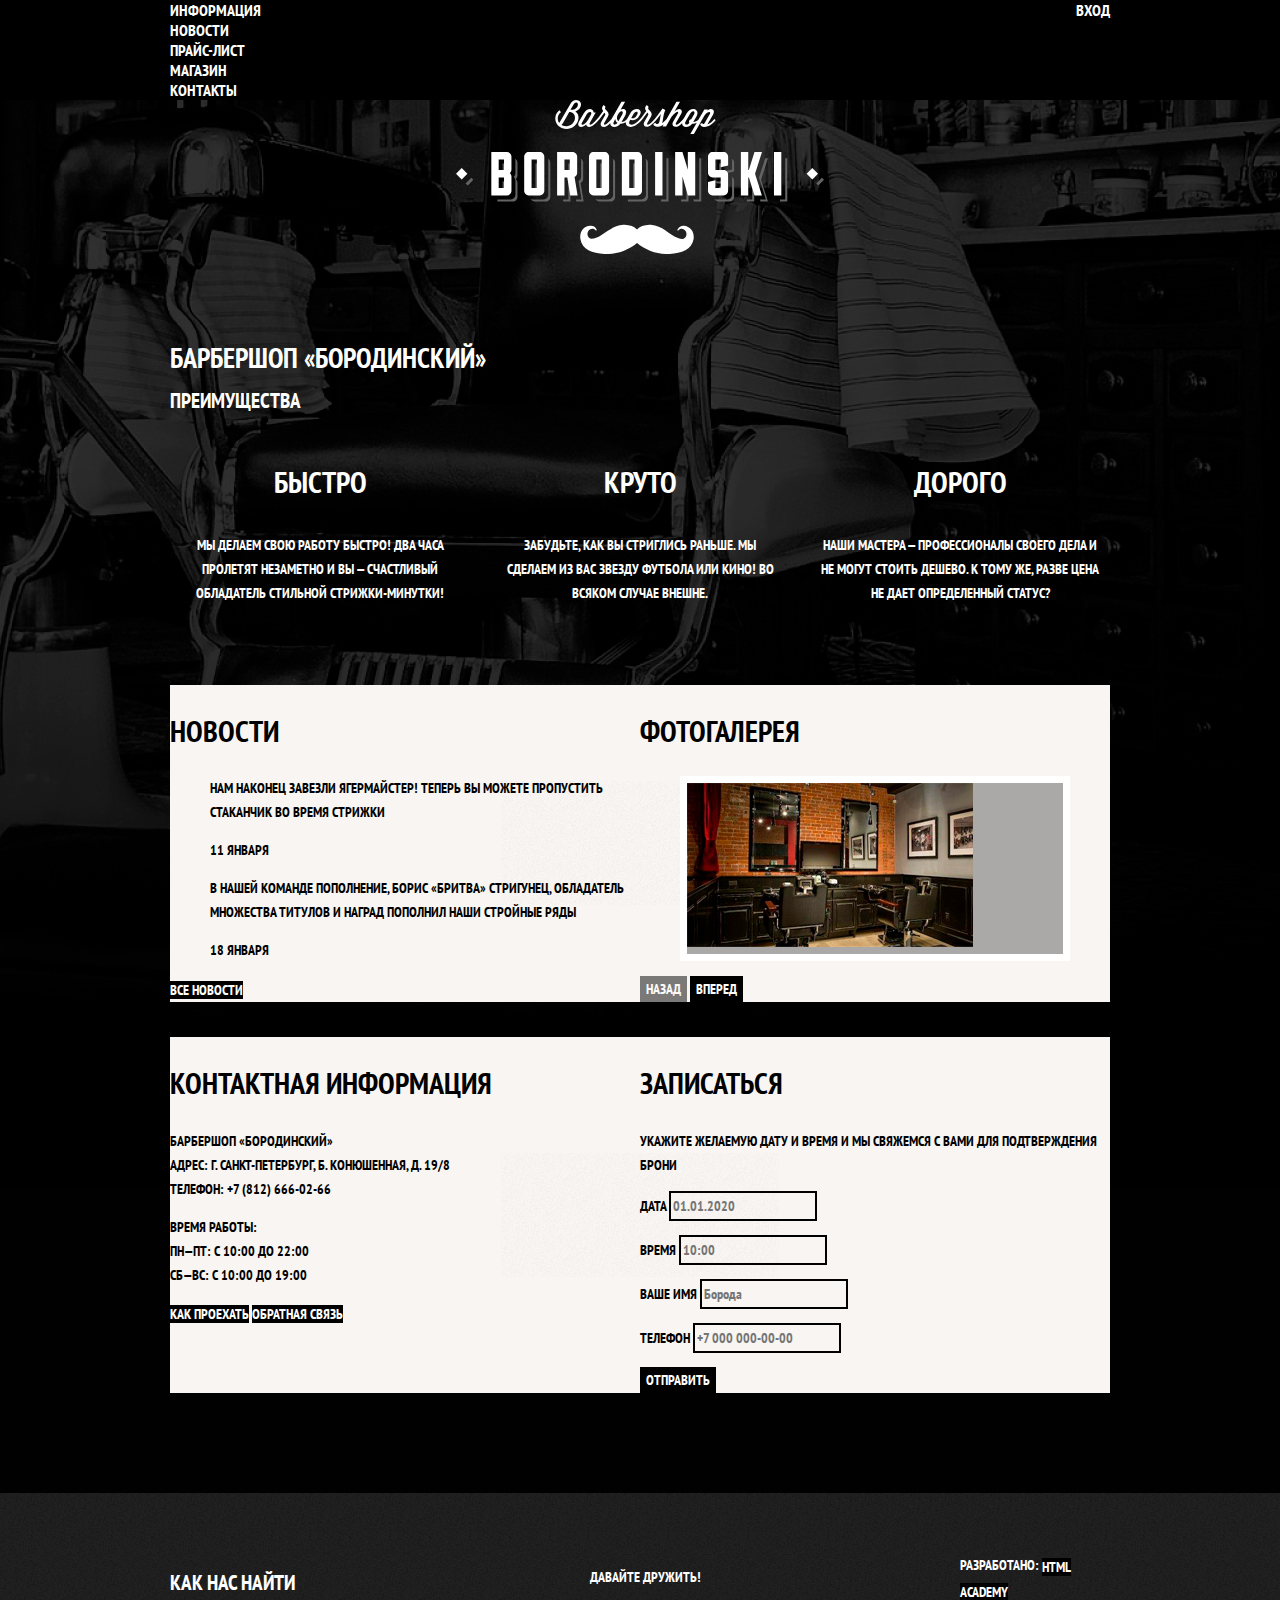
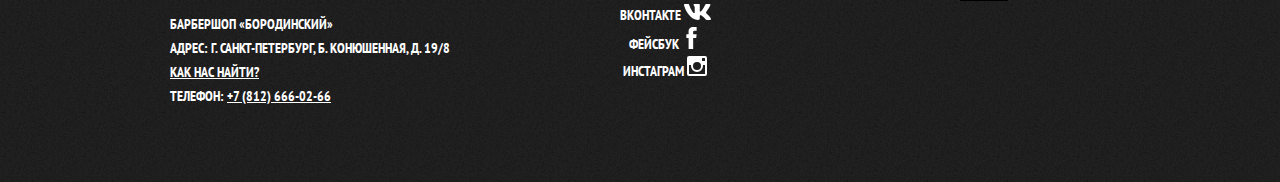
==== index.html @ 2d6a8b25 "Adds grid template" ====
<!DOCTYPE html>
<html class="page" lang="ru">

<head>
  <meta charset="UTF-8">
  <title>Барбершоп «Бородинский»</title>
  <link rel="stylesheet"
    href="https://fonts.googleapis.com/css?family=PT+Sans+Narrow:400,700&amp;subset=latin,cyrillic;display=swap">
  <link href="normalize.css" rel="stylesheet">
  <link href="style.css" rel="stylesheet">
</head>

<body class="page-body">

  <header class="main-header">
    <nav class="main-navigation">
      <a class="main-header-logo">
        <img src="img/index-logo.svg" width="368" height="153" alt="Логотип барбершопа «Бородинский»">
      </a>
      <div class="main-header-bar">
        <div class="main-navigation-wrapper">
          <ul class="site-navigation">
            <li><a href="blank.html">Информация</a></li>
            <li><a href="blank.html">Новости</a></li>
            <li><a href="price.html">Прайс-лист</a></li>
            <li><a href="catalog.html">Магазин</a></li>
            <li><a href="blank.html">Контакты</a></li>
          </ul>
          <div class="user-navigation">
            <a class="login-link" href="login.html">Вход</a>
          </div>
        </div>
      </div>
    </nav>
  </header>

  <main class="container">

    <h1>Барбершоп «Бородинский»</h1>

    <section class="features">
      <h2>Преимущества</h2>
      <ul class="features-list">
        <li class="feature-item">
          <h3>Быстро</h3>
          <p>Мы делаем свою работу быстро! Два часа пролетят незаметно и вы — счастливый обладатель стильной
            стрижки-минутки!</p>
        </li>
        <li class="feature-item">
          <h3>Круто</h3>
          <p>Забудьте, как вы стриглись раньше. Мы сделаем из вас звезду футбола или кино! Во всяком случае внешне.</p>
        </li>
        <li class="feature-item">
          <h3>Дорого</h3>
          <p>Наши мастера — профессионалы своего дела и не могут стоить дешево. К тому же, разве цена не дает
            определенный статус?</p>
        </li>
      </ul>
    </section>

    <div class="index-columns">

      <section class="news">
        <h2>Новости</h2>
        <ul class="news-list">
          <li class="news-item">
            <p>Нам наконец завезли Ягермайстер! Теперь вы можете пропустить стаканчик во время стрижки</p>
            <time datetime="2020-01-11">11 января</time>
          </li>
          <li class="news-item">
            <p>В нашей команде пополнение, Борис «Бритва» Стригунец, обладатель множества титулов и наград пополнил наши
              стройные ряды</p>
            <time datetime="2020-01-18">18 января</time>
          </li>
        </ul>
        <a class="button" href="blank.html">Все новости</a>
      </section>

      <section class="gallery">
        <h2>Фотогалерея</h2>
        <div class="gallery-container">
          <figure class="gallery-content">
            <a href="#"><img src="img/studio.jpg" width="286" height="164" alt="Интерьер"></a>
          </figure>
          <button class="button gallery-button gallery-button-back" type="button" disabled>Назад</button>
          <button class="button gallery-button gallery-button-next" type="button">Вперед</button>
        </div>
      </section>

    </div>

    <div class="index-columns">

      <section class="contacts">
        <h2>Контактная информация</h2>
        <p>
          Барбершоп «Бородинский»<br>
          Адрес: г. Санкт-Петербург, Б. Конюшенная, д. 19/8<br>
          Телефон: +7 (812) 666-02-66
        </p>
        <p>
          Время работы:<br>
          пн—пт: с 10:00 до 22:00<br>
          сб—вс: с 10:00 до 19:00
        </p>
        <a class="button contacts-button-map" href="blank.html">Как проехать</a>
        <a class="button" href="blank.html">Обратная связь</a>
      </section>

      <section class="appointment">
        <h2>Записаться</h2>
        <p class="appointment-info">Укажите желаемую дату и время и мы свяжемся с вами для подтверждения брони</p>
        <form class="appointment-form" action="https://echo.htmlacademy.ru" method="post">
          <p class="appointment-item">
            <label for="appointment-date">Дата</label>
            <input id="appointment-date" type="text" name="date" placeholder="01.01.2020">
          </p>
          <p class="appointment-item">
            <label for="appointment-time">Время</label>
            <input id="appointment-time" type="text" name="time" placeholder="10:00">
          </p>
          <p class="appointment-item">
            <label for="appointment-name">Ваше имя</label>
            <input id="appointment-name" type="text" name="name" placeholder="Борода">
          </p>
          <p class="appointment-item">
            <label for="appointment-phone">Телефон</label>
            <input id="appointment-phone" type="tel" name="phone" placeholder="+7 000 000-00-00">
          </p>
          <button class="button" type="submit">Отправить</button>
        </form>
      </section>

    </div>

  </main>

  <footer class="page-footer main-footer">
    <div class="container">
      <section class="footer-contacts">
        <h2>Как нас найти</h2>
        <p>
          Барбершоп «Бородинский»<br>
          Адрес: г. Санкт-Петербург, Б. Конюшенная, д. 19/8<br>
          <a href="blank.html">Как нас найти?</a><br>
          Телефон: <a href="tel:+78126660266">+7 (812) 666-02-66</a>
        </p>
      </section>
      <section class="footer-social">
        <h2>Давайте дружить!</h2>
        <ul>
          <li>
            <a class="social-button" href="#">
              <span>Вконтакте</span>
              <svg width="27" height="16" viewBox="0 0 128 76">
                <path
                  d="M125,5.15c.89-3,0-5.15-4.23-5.15h-14a6,6,0,0,0-6.09,4S93.59,21.31,83.5,32.59c-3.26,3.26-4.74,4.3-6.52,4.3-.89,0-2.18-1-2.18-4V5.15c0-3.56-1-5.15-4-5.15h-22a3.37,3.37,0,0,0-3.56,3.22c0,3.37,5,4.15,5.56,13.64V37.48c0,4.52-.82,5.34-2.6,5.34-4.74,0-16.29-17.43-23.13-37.38C23.72,1.57,22.38,0,18.8,0H4.8C.8,0,0,1.88,0,4c0,3.71,4.75,22.1,22.1,46.42C33.67,67,50,76,64.8,76c8.9,0,10-2,10-5.45V58c0-4,.84-4.8,3.66-4.8,2.08,0,5.64,1,13.94,9C101.9,71.74,103.46,76,108.8,76h14c4,0,6-2,4.85-6s-5.8-9.64-11.81-16.4c-3.27-3.86-8.16-8-9.64-10.09-2.08-2.67-1.49-3.86,0-6.23,0,0,17-24,18.83-32.18Z"
                  fill="#fff" />
              </svg>
            </a>
          </li>
          <li>
            <a class="social-button" href="#">
              <span>Фейсбук</span>
              <svg width="19" height="22" viewBox="0 0 10.15 21.74">
                <path
                  d="M3.34 1.12A4.77 4.77 0 0 1 6.53 0h3.61v3.81H7.81a1.07 1.07 0 0 0-1.09.83v2.55h3.42c-.08 1.23-.24 2.45-.41 3.67h-3v10.87H2.21V10.86H0V7.21h2.19V3.66a3.83 3.83 0 0 1 1.15-2.54z"
                  fill="#fff" />
              </svg>
            </a>
          </li>
          <li>
            <a class="social-button" href="#">
              <span>Инстаграм</span>
              <svg width="20" height="20" viewBox="0 0 20 20">
                <path
                  d="M18 0H2a2 2 0 0 0-2 2v16a2 2 0 0 0 2 2h16a2 2 0 0 0 2-2V2a2 2 0 0 0-2-2zm-8 6a4 4 0 1 1-4 4 4 4 0 0 1 4-4zM2.5 18a.47.47 0 0 1-.5-.5V9h2.1a3.4 3.4 0 0 0-.1 1 6 6 0 1 0 12 0 3.4 3.4 0 0 0-.1-1H18v8.5a.47.47 0 0 1-.5.5zM18 4.5a.47.47 0 0 1-.5.5h-2a.47.47 0 0 1-.5-.5v-2a.47.47 0 0 1 .5-.5h2a.47.47 0 0 1 .5.5z"
                  fill="#fff" />
              </svg>
            </a>
          </li>
        </ul>
      </section>
      <p class="footer-copyright">
        <b>Разработано:</b> <a class="button" href="https://htmlacademy.ru">HTML Academy</a>
      </p>
    </div>
  </footer>

</body>

</html>
---- style.css ----
/* Variables */

:root {
  --basic-black: #000000;
  --basic-extra-dark: #242424;
  --basic-dark: #aba9a7;
  --basic-neutral: #e5e5e5;
  --basic-extra-light: #f8f5f2;
  --basic-white: #ffffff;

  --special: #663d15;
}

/* Global */

.page-body {
  min-width: 960px;
  margin: 0;
  padding: 0;
  font-family: "PT Sans Narrow", Arial, sans-serif;
  font-size: 14px;
  line-height: 24px;
  font-weight: 700;
  color: var(--basic-white);
  text-transform: uppercase;
  background-color: var(--basic-black);
  background-image: url("img/bg.jpg");
  background-position: top center;
  background-repeat: no-repeat;

  min-height: 100%;
  display: grid;
  grid-template-rows: min-content 1fr min-content;
  align-content: start;
}

a {
  text-decoration: none;
}

img {
  max-width: 100%;
  height: auto;
}

/* Grid */

.page {
  height: 100%;
}

/* Main header */

.main-header {
  margin-bottom: 70px;
}

/* Main navigation */

.main-navigation {
  display: grid;
  font-size: 16px;
  line-height: 20px;
  color: var(--basic-white);
  background-color: transparent;
}

/* Container */

.container {
  width: 940px;
  margin: 0 auto;
  padding: 0 10px;
}

/* Logo */

.main-header-logo {
  order: 1;
  justify-self: center;
}

.main-header-bar {
  background-color: var(--basic-black);
}

.main-navigation-wrapper {
  display: grid;
  grid-template-columns: 1fr min-content;
  width: 940px;
  margin: 0 auto;
  padding: 0 10px;
}

.site-navigation {
  margin: 0;
  padding: 0;
  list-style: none;
}

.site-navigation-current a:not([href]) {
  background-color: var(--basic-black);
}

/* User navigation */

.site-navigation a,
.user-navigation a {
  color: var(--basic-white);
}

.site-navigation a:hover,
.site-navigation a:focus,
.user-navigation a:hover,
.user-navigation a:focus {
  background-color: var(--basic-extra-dark);
}

/* Features */

.features {
  margin-bottom: 80px;
}

.features-list {
  display: grid;
  grid-template-columns: 1fr 1fr 1fr;
  column-gap: 20px;
  margin: 0;
  padding: 0;
  list-style: none;
}

.feature-item {
  text-align: center;
}

.feature-item h3 {
  font-size: 30px;
  line-height: 42px;
}

.feature-item p {
  margin: 0 10px;
}

/* Index columns */

.index-columns {
  display: grid;
  grid-template-columns: 1fr 1fr;
  margin-bottom: 35px;
  color: var(--basic-black);
  background-color: var(--basic-extra-light);
  background-image: url("img/pattern-light.jpg");
  background-position: center, 0 0;
  background-repeat: no-repeat, repeat;
}

.index-columns h2 {
  font-size: 30px;
  line-height: 42px;
}

/* News */

.news-list {
  list-style: none;
}

/* Gallery */

.gallery-content {
  background-color: var(--basic-dark);
  border: 7px solid var(--basic-white);
}

/* Button */

.button {
  font: inherit;
  text-align: center;
  color: var(--basic-white);
  vertical-align: middle;
  text-transform: uppercase;
  background-color: var(--basic-black);
  border: none;
}

.button:hover,
.button:focus,
.button:active {
  background-color: var(--special);
}

.button.disabled,
.button:disabled {
  cursor: default;
  opacity: 0.5;
  background-color: var(--basic-black);
}

/* Contacts */

.contacts-phone {
  color: inherit;
}

/* Appointment */

.appointment-item input {
  font: inherit;
  background-color: transparent;
  border: 2px solid var(--basic-black);
}

.appointment-item input:focus {
  border-color: var(--special);
}

/* Main footer */

.main-footer {
  padding: 60px 0;
  margin-top: 65px;
  color: var(--basic-white);
  background-color: var(--basic-extra-dark);
  background-image: url("img/pattern-dark.jpg");
  background-position: 0 0;
  background-repeat: repeat;
}

.main-footer .container {
  display: grid;
  grid-template-columns: 1fr 1fr 1fr;
}

.footer-contacts {
  margin: 0;
  width: 320px;
}

.footer-contacts a {
  color: var(--basic-white);
  text-decoration: underline;
}

.footer-contacts a:hover,
.footer-contacts a:focus {
  text-decoration: none;
}

.footer-social {
  width: 145px;
  justify-self: center;
  text-align: center;
}

.footer-social ul {
  list-style: none;
}

.footer-social h2 {
  font-size: 14px;
}

/* Social button */

.social-button {
  color: inherit;
}

.social-button:hover,
.social-button:focus {
  background-color: var(--basic-white);
}

.footer-copyright {
  max-width: 150px;
  margin: 0;
  justify-self: end;
}

.footer-copyright .button:hover,
.footer-copyright .button:focus {
  color: var(--basic-black);
  background-color: var(--basic-white);
}

/* Modal */

.modal {
  color: var(--basic-black);
  background-color: var(--basic-extra-light);
  background-image: url("img/pattern-light.jpg");
  background-position: 0 0;
  background-repeat: repeat;
  box-shadow: 0 30px 50px rgba(0, 0, 0, 0.7);
}

.modal-login h2 {
  font-size: 30px;
  line-height: 42px;
}

/* Login form */

.login-form input[type="email"],
.login-form input[type="password"] {
  font: inherit;
  color: var(--basic-black);
  text-transform: uppercase;
  background-color: var(--basic-extra-light);
  border: 2px solid var(--basic-black);
}

.login-form input:focus {
  border-color: var(--special);
}

.login-icon-user {
  background-image: url("img/user.svg");
  background-position: 270px center;
  background-repeat: no-repeat;
}

.login-icon-password {
  background-image: url("img/lock.svg");
  background-position: 270px center;
  background-repeat: no-repeat;
}

/* Restore */

.restore {
  color: var(--basic-black);
  text-decoration: underline;
}

.restore:hover,
.restore:focus {
  text-decoration: none;
}
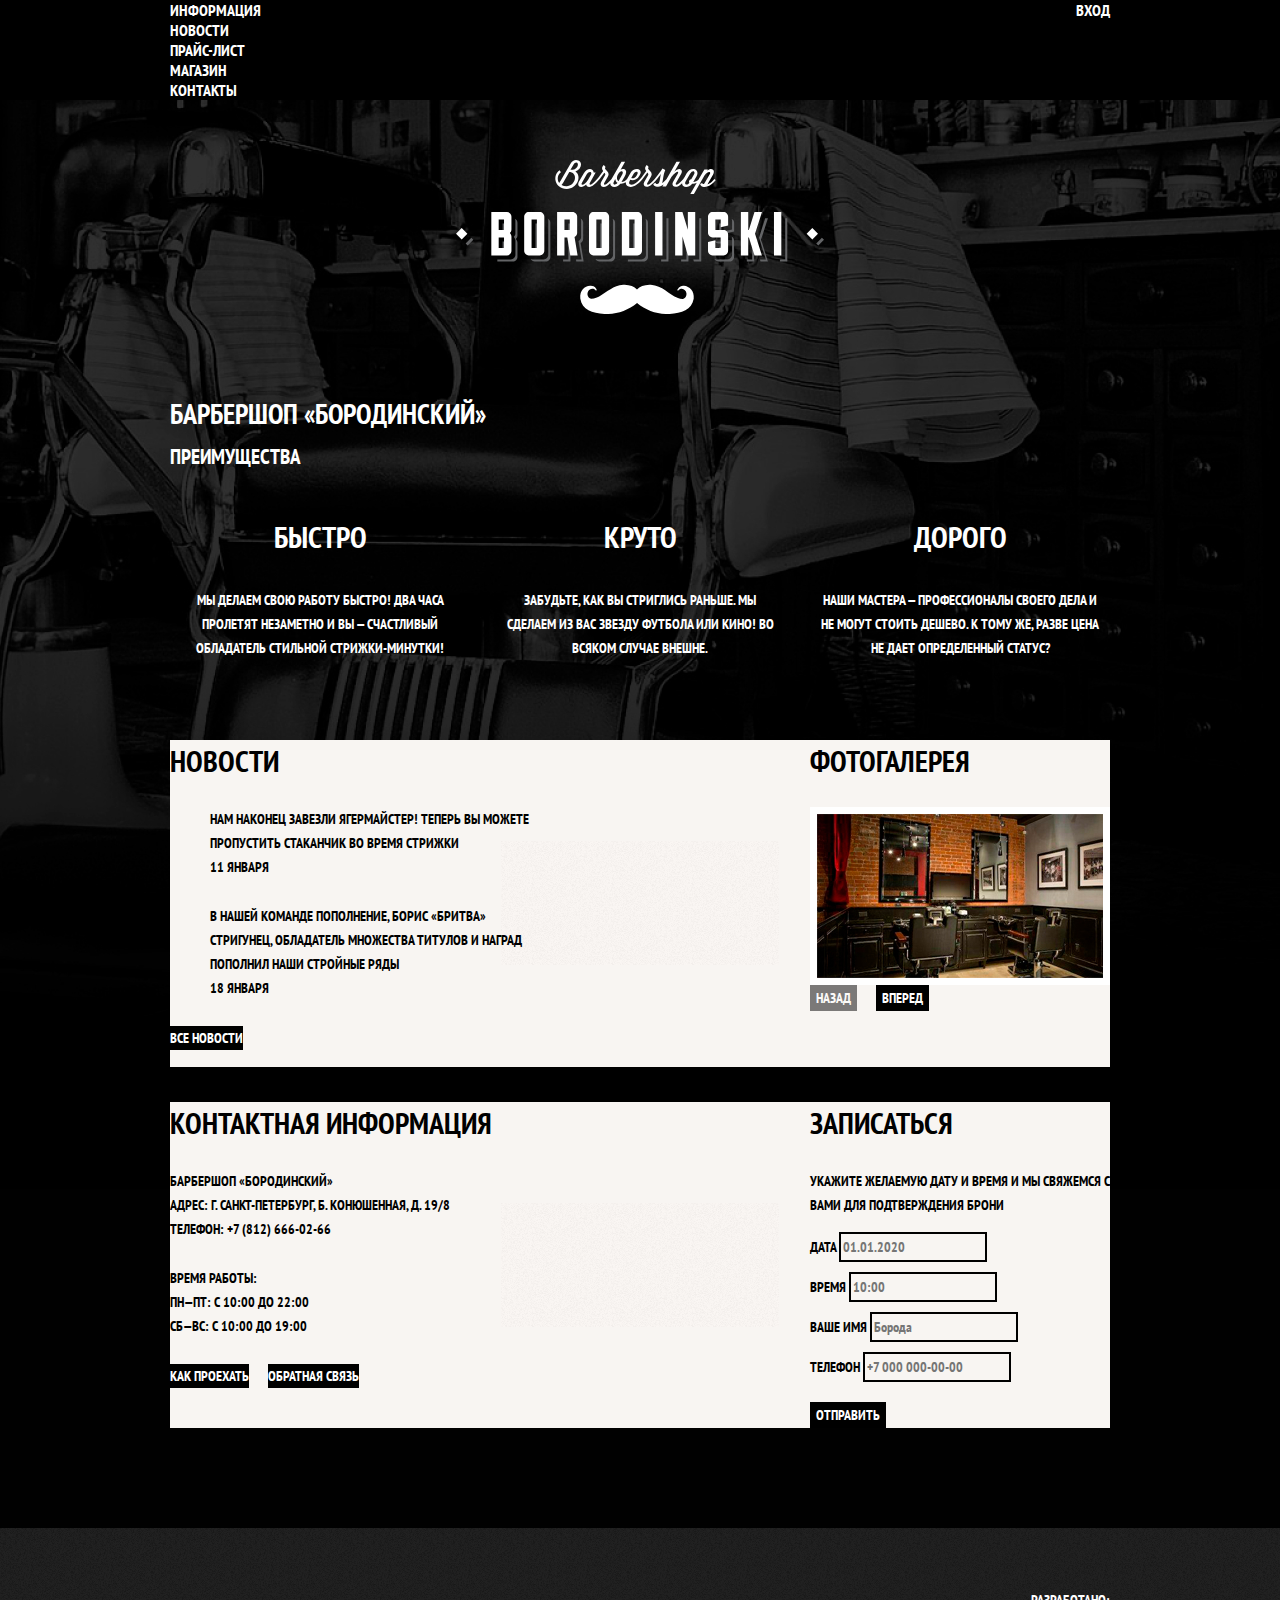
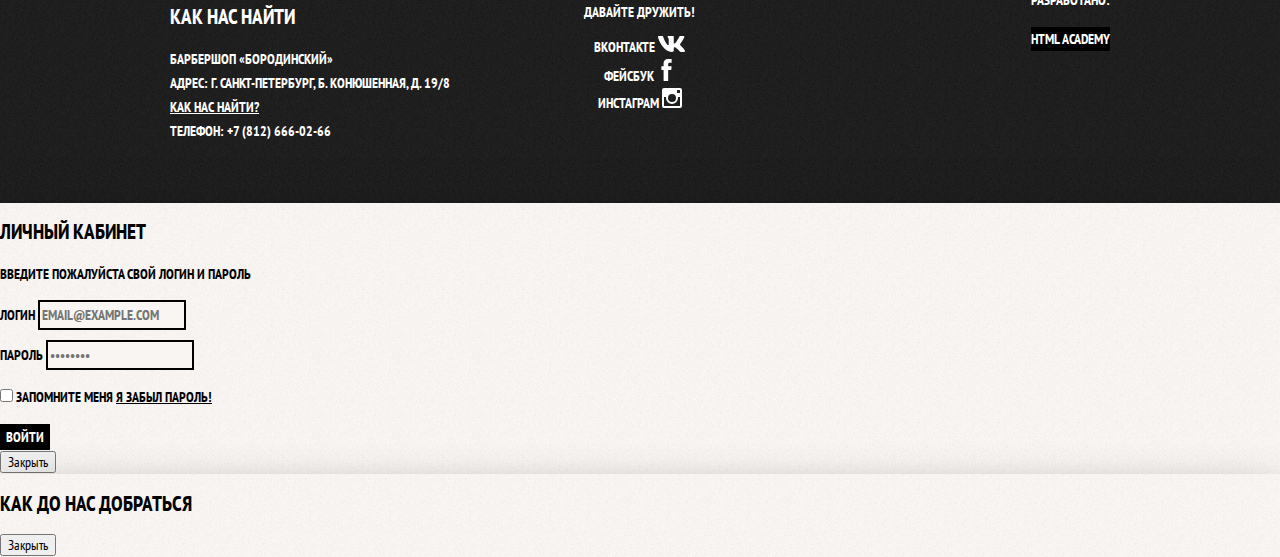
==== commit e75c5c32: "Adds flex to main. page" ====
--- a/index.html
+++ b/index.html
@@ -5,7 +5,7 @@
   <meta charset="UTF-8">
   <title>Барбершоп «Бородинский»</title>
   <link rel="stylesheet"
-    href="https://fonts.googleapis.com/css?family=PT+Sans+Narrow:400,700&amp;subset=latin,cyrillic;display=swap">
+    href="https://fonts.googleapis.com/css?family=PT+Sans+Narrow:400,700&amp;subset=latin,cyrillic">
   <link href="normalize.css" rel="stylesheet">
   <link href="style.css" rel="stylesheet">
 </head>
@@ -17,8 +17,8 @@
       <a class="main-header-logo">
         <img src="img/index-logo.svg" width="368" height="153" alt="Логотип барбершопа «Бородинский»">
       </a>
-      <div class="main-header-bar">
-        <div class="main-navigation-wrapper">
+      <div class="main-navigation-wrapper">
+        <div class="container">
           <ul class="site-navigation">
             <li><a href="blank.html">Информация</a></li>
             <li><a href="blank.html">Новости</a></li>
@@ -143,7 +143,7 @@
           Барбершоп «Бородинский»<br>
           Адрес: г. Санкт-Петербург, Б. Конюшенная, д. 19/8<br>
           <a href="blank.html">Как нас найти?</a><br>
-          Телефон: <a href="tel:+78126660266">+7 (812) 666-02-66</a>
+          Телефон: +7 (812) 666-02-66
         </p>
       </section>
       <section class="footer-social">
@@ -187,6 +187,37 @@
     </div>
   </footer>
 
+  <section class="modal">
+    <h2>Личный кабинет</h2>
+    <p>Введите пожалуйста свой логин и пароль</p>
+    <form class="login-form" action="https://echo.htmlacademy.ru" method="post">
+      <p>
+        <label for="login-login">Логин</label>
+        <input class="login-icon-user" id="login-login" type="email" name="login" placeholder="email@example.com">
+      </p>
+      <p>
+        <label for="login-password">Пароль</label>
+        <input class="login-icon-password" id="login-password" type="password" name="password" placeholder="••••••••">
+      </p>
+      <p class="login-help">
+        <label class="login-checkbox">
+          <input type="checkbox" name="remember">
+          <span class="checkbox-indicator"></span>
+          Запомните меня
+        </label>
+        <a class="restore" href="#">Я забыл пароль!</a>
+      </p>
+      <button class="button" type="submit">Войти</button>
+    </form>
+    <button type="button">Закрыть</button>
+  </section>
+
+  <section class="modal">
+    <h2>Как до нас добраться</h2>
+    <!-- Здесь будет карта -->
+    <button type="button">Закрыть</button>
+  </section>
+
 </body>
 
 </html>--- a/style.css
+++ b/style.css
@@ -27,42 +27,61 @@
   background-image: url("img/bg.jpg");
   background-position: top center;
   background-repeat: no-repeat;
-
+}
+
+a {
+  text-decoration: none;
+}
+
+img {
+  max-width: 100%;
+  height: auto;
+}
+
+/* Grid */
+
+.page {
+  height: 100%;
+}
+
+.page-body {
   min-height: 100%;
   display: grid;
   grid-template-rows: min-content 1fr min-content;
   align-content: start;
 }
 
-a {
-  text-decoration: none;
-}
-
-img {
-  max-width: 100%;
-  height: auto;
-}
-
-/* Grid */
-
-.page {
-  height: 100%;
-}
-
 /* Main header */
 
 .main-header {
   margin-bottom: 70px;
 }
 
+
 /* Main navigation */
 
 .main-navigation {
-  display: grid;
+  display: flex;
+  flex-direction: column;
+  align-items: center;
   font-size: 16px;
   line-height: 20px;
   color: var(--basic-white);
   background-color: transparent;
+}
+
+.main-navigation-wrapper {
+  width: 100%;
+  margin-bottom: 60px;
+  background-color: var(--basic-black);
+}
+
+/* Logo */
+
+.main-header-logo {
+  order: 2;
+  width: 368px;
+  height: 153px;
 }
 
 /* Container */
@@ -73,28 +92,18 @@
   padding: 0 10px;
 }
 
-/* Logo */
-
-.main-header-logo {
-  order: 1;
-  justify-self: center;
-}
-
-.main-header-bar {
-  background-color: var(--basic-black);
-}
-
-.main-navigation-wrapper {
-  display: grid;
-  grid-template-columns: 1fr min-content;
-  width: 940px;
-  margin: 0 auto;
-  padding: 0 10px;
-}
+.main-navigation-wrapper .container {
+  display: flex;
+  justify-content: space-between;
+}
+
+/* Site Navigation */
 
 .site-navigation {
+  width: 620px;
   margin: 0;
   padding: 0;
+  min-height: 70px;
   list-style: none;
 }
 
@@ -103,6 +112,10 @@
 }
 
 /* User navigation */
+
+.user-navigation {
+  max-width: 140px;
+}
 
 .site-navigation a,
 .user-navigation a {
@@ -116,11 +129,17 @@
   background-color: var(--basic-extra-dark);
 }
 
+/* Login link */
+.user-navigation .login-link {
+  padding-left: 50px;
+}
+
 /* Features */
 
 .features {
   margin-bottom: 80px;
 }
+
 
 .features-list {
   display: grid;
@@ -129,6 +148,7 @@
   margin: 0;
   padding: 0;
   list-style: none;
+
 }
 
 .feature-item {
@@ -144,11 +164,12 @@
   margin: 0 10px;
 }
 
+
 /* Index columns */
 
 .index-columns {
-  display: grid;
-  grid-template-columns: 1fr 1fr;
+  display: flex;
+  justify-content: space-between;
   margin-bottom: 35px;
   color: var(--basic-black);
   background-color: var(--basic-extra-light);
@@ -158,26 +179,35 @@
 }
 
 .index-columns h2 {
+  margin: 0;
+  margin-bottom: 25px;
   font-size: 30px;
   line-height: 42px;
 }
 
 /* News */
 
+.news {
+  width: 380px;
+}
+
 .news-list {
   list-style: none;
 }
 
-/* Gallery */
-
-.gallery-content {
-  background-color: var(--basic-dark);
-  border: 7px solid var(--basic-white);
+.news-item {
+  margin-bottom: 25px;
+}
+
+.news-item p {
+  margin: 0;
 }
 
 /* Button */
 
 .button {
+  display: inline-block;
+  margin-right: 16px;
   font: inherit;
   text-align: center;
   color: var(--basic-white);
@@ -200,15 +230,57 @@
   background-color: var(--basic-black);
 }
 
+/* Gallery */
+
+.gallery {
+  width: 300px;
+}
+
+.gallery-container {
+  height: 260px;
+}
+
+.gallery-content {
+  height: 164px;
+  margin: 0;
+  background-color: var(--basic-dark);
+  border: 7px solid var(--basic-white);
+}
+
+.gallery-content img {
+  width: 286px;
+  height: 164px;
+}
+
 /* Contacts */
 
-.contacts-phone {
-  color: inherit;
+.contacts {
+  width: 380px;
+}
+
+.contacts p {
+  margin: 0;
+  margin-bottom: 25px;
 }
 
 /* Appointment */
 
+.appointment {
+  width: 300px;
+}
+
+.appointment-info {
+  margin: 0;
+  margin-bottom: 15px;
+}
+
+.appointment-item {
+  margin-top: 0;
+  margin-bottom: 10px;
+}
+
 .appointment-item input {
+  width: 140px;
   font: inherit;
   background-color: transparent;
   border: 2px solid var(--basic-black);
@@ -217,6 +289,12 @@
 .appointment-item input:focus {
   border-color: var(--special);
 }
+
+.appointment .button {
+  margin-top: 10px;
+  margin-right: 0;
+}
+
 
 /* Main footer */
 
@@ -237,7 +315,10 @@
 
 .footer-contacts {
   margin: 0;
-  width: 320px;
+}
+
+.footer-contacts p {
+  margin: 0;
 }
 
 .footer-contacts a {
@@ -257,12 +338,39 @@
 }
 
 .footer-social ul {
+  width: 141px;
+  margin: 0 auto;
+  padding: 0;
   list-style: none;
 }
 
 .footer-social h2 {
   font-size: 14px;
 }
+
+.footer-copyright {
+  max-width: 150px;
+  margin: 0;
+  justify-self: end;
+  text-align: center;
+}
+
+.footer-copyright .button {
+  display: block;
+  margin-right: 0;
+}
+
+.footer-copyright b {
+  display: block;
+  margin-bottom: 15px;
+}
+
+.footer-copyright .button:hover,
+.footer-copyright .button:focus {
+  color: var(--basic-black);
+  background-color: var(--basic-white);
+}
+
 
 /* Social button */
 
@@ -273,12 +381,6 @@
 .social-button:hover,
 .social-button:focus {
   background-color: var(--basic-white);
-}
-
-.footer-copyright {
-  max-width: 150px;
-  margin: 0;
-  justify-self: end;
 }
 
 .footer-copyright .button:hover,
@@ -299,11 +401,23 @@
 }
 
 .modal-login h2 {
+  margin: 0;
+  margin-bottom: 20px;
   font-size: 30px;
   line-height: 42px;
 }
 
+.modal-description {
+  margin: 0;
+  margin-bottom: 10px;
+}
+
 /* Login form */
+
+.login-form p {
+  margin: 0;
+  margin-bottom: 10px;
+}
 
 .login-form input[type="email"],
 .login-form input[type="password"] {
@@ -316,6 +430,10 @@
 
 .login-form input:focus {
   border-color: var(--special);
+}
+
+.login-form .login-help {
+  margin: 15px 0;
 }
 
 .login-icon-user {
@@ -330,6 +448,7 @@
   background-repeat: no-repeat;
 }
 
+
 /* Restore */
 
 .restore {
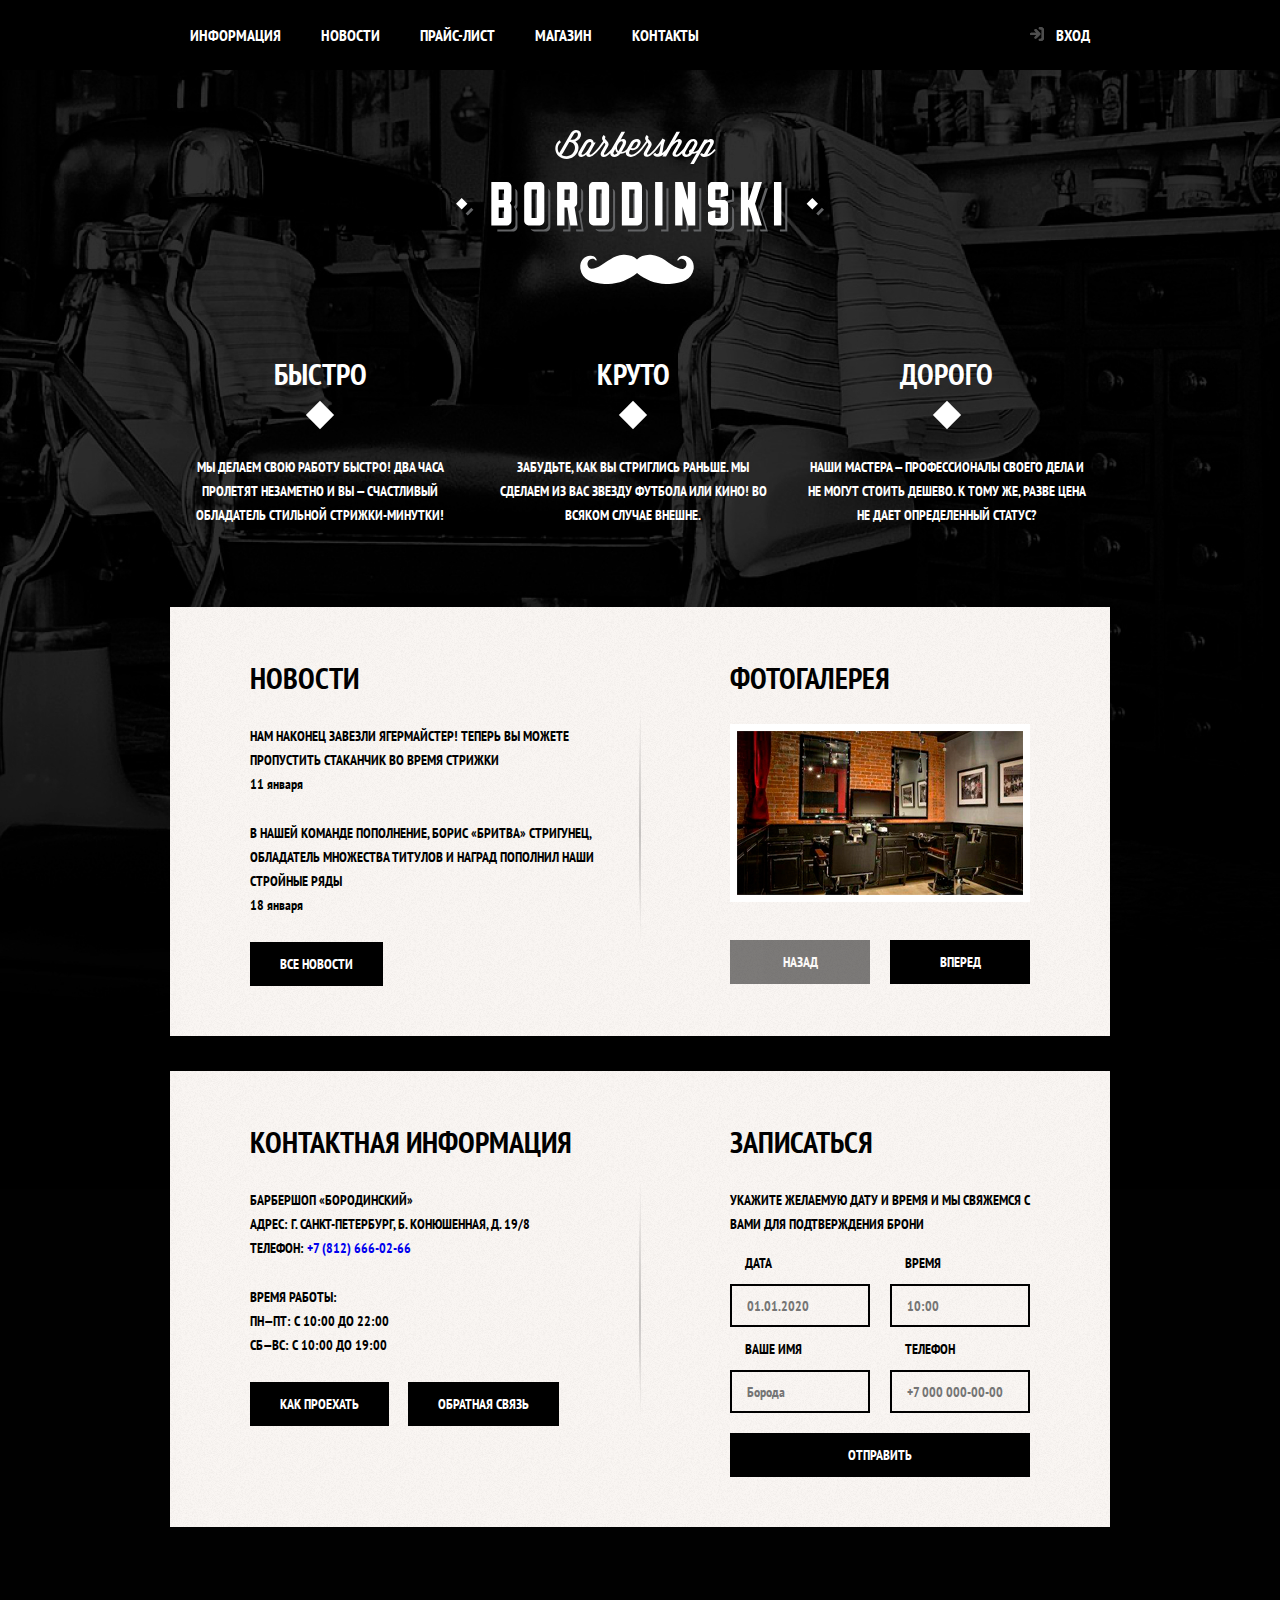
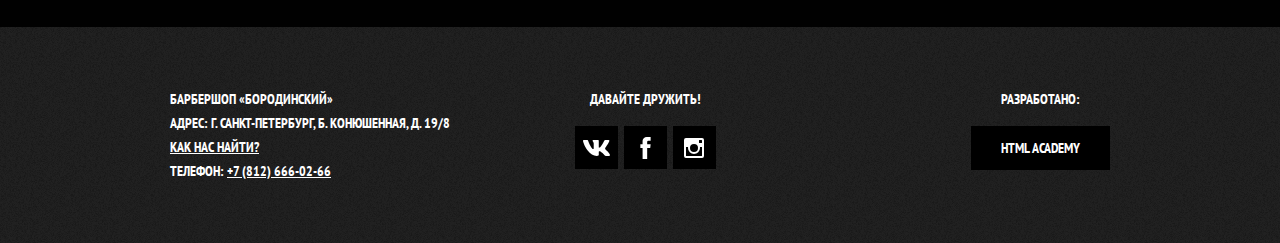
==== commit ffc0be80: "Adds decorative elements" ====
--- a/index.html
+++ b/index.html
@@ -5,9 +5,9 @@
   <meta charset="UTF-8">
   <title>Барбершоп «Бородинский»</title>
   <link rel="stylesheet"
-    href="https://fonts.googleapis.com/css?family=PT+Sans+Narrow:400,700&amp;subset=latin,cyrillic">
-  <link href="normalize.css" rel="stylesheet">
-  <link href="style.css" rel="stylesheet">
+    href="https://fonts.googleapis.com/css?family=PT+Sans+Narrow:400,700&amp;subset=latin,cyrillic&amp;display=swap">
+  <link rel="stylesheet" href="normalize.css">
+  <link rel="stylesheet" href="style.css">
 </head>
 
 <body class="page-body">
@@ -36,10 +36,10 @@
 
   <main class="container">
 
-    <h1>Барбершоп «Бородинский»</h1>
+    <h1 class="visually-hidden">Барбершоп «Бородинский»</h1>
 
     <section class="features">
-      <h2>Преимущества</h2>
+      <h2 class="visually-hidden">Преимущества</h2>
       <ul class="features-list">
         <li class="feature-item">
           <h3>Быстро</h3>
@@ -96,7 +96,7 @@
         <p>
           Барбершоп «Бородинский»<br>
           Адрес: г. Санкт-Петербург, Б. Конюшенная, д. 19/8<br>
-          Телефон: +7 (812) 666-02-66
+          Телефон: <a href="tel:+78126660266">+7 (812) 666-02-66</a>
         </p>
         <p>
           Время работы:<br>
@@ -135,15 +135,15 @@
 
   </main>
 
-  <footer class="page-footer main-footer">
+  <footer class="main-footer">
     <div class="container">
       <section class="footer-contacts">
-        <h2>Как нас найти</h2>
+        <h2 class="visually-hidden">Как нас найти</h2>
         <p>
           Барбершоп «Бородинский»<br>
           Адрес: г. Санкт-Петербург, Б. Конюшенная, д. 19/8<br>
-          <a href="blank.html">Как нас найти?</a><br>
-          Телефон: +7 (812) 666-02-66
+          <a class="footer-address" href="blank.html">Как нас найти?</a><br>
+          Телефон: <a class="footer-phone" href="tel:+78126660266">+7 (812) 666-02-66</a>
         </p>
       </section>
       <section class="footer-social">
@@ -151,7 +151,7 @@
         <ul>
           <li>
             <a class="social-button" href="#">
-              <span>Вконтакте</span>
+              <span class="visually-hidden">Вконтакте</span>
               <svg width="27" height="16" viewBox="0 0 128 76">
                 <path
                   d="M125,5.15c.89-3,0-5.15-4.23-5.15h-14a6,6,0,0,0-6.09,4S93.59,21.31,83.5,32.59c-3.26,3.26-4.74,4.3-6.52,4.3-.89,0-2.18-1-2.18-4V5.15c0-3.56-1-5.15-4-5.15h-22a3.37,3.37,0,0,0-3.56,3.22c0,3.37,5,4.15,5.56,13.64V37.48c0,4.52-.82,5.34-2.6,5.34-4.74,0-16.29-17.43-23.13-37.38C23.72,1.57,22.38,0,18.8,0H4.8C.8,0,0,1.88,0,4c0,3.71,4.75,22.1,22.1,46.42C33.67,67,50,76,64.8,76c8.9,0,10-2,10-5.45V58c0-4,.84-4.8,3.66-4.8,2.08,0,5.64,1,13.94,9C101.9,71.74,103.46,76,108.8,76h14c4,0,6-2,4.85-6s-5.8-9.64-11.81-16.4c-3.27-3.86-8.16-8-9.64-10.09-2.08-2.67-1.49-3.86,0-6.23,0,0,17-24,18.83-32.18Z"
@@ -161,7 +161,7 @@
           </li>
           <li>
             <a class="social-button" href="#">
-              <span>Фейсбук</span>
+              <span class="visually-hidden">Фейсбук</span>
               <svg width="19" height="22" viewBox="0 0 10.15 21.74">
                 <path
                   d="M3.34 1.12A4.77 4.77 0 0 1 6.53 0h3.61v3.81H7.81a1.07 1.07 0 0 0-1.09.83v2.55h3.42c-.08 1.23-.24 2.45-.41 3.67h-3v10.87H2.21V10.86H0V7.21h2.19V3.66a3.83 3.83 0 0 1 1.15-2.54z"
@@ -171,7 +171,7 @@
           </li>
           <li>
             <a class="social-button" href="#">
-              <span>Инстаграм</span>
+              <span class="visually-hidden">Инстаграм</span>
               <svg width="20" height="20" viewBox="0 0 20 20">
                 <path
                   d="M18 0H2a2 2 0 0 0-2 2v16a2 2 0 0 0 2 2h16a2 2 0 0 0 2-2V2a2 2 0 0 0-2-2zm-8 6a4 4 0 1 1-4 4 4 4 0 0 1 4-4zM2.5 18a.47.47 0 0 1-.5-.5V9h2.1a3.4 3.4 0 0 0-.1 1 6 6 0 1 0 12 0 3.4 3.4 0 0 0-.1-1H18v8.5a.47.47 0 0 1-.5.5zM18 4.5a.47.47 0 0 1-.5.5h-2a.47.47 0 0 1-.5-.5v-2a.47.47 0 0 1 .5-.5h2a.47.47 0 0 1 .5.5z"
@@ -187,21 +187,21 @@
     </div>
   </footer>
 
-  <section class="modal">
+  <section class="modal modal-login">
     <h2>Личный кабинет</h2>
-    <p>Введите пожалуйста свой логин и пароль</p>
+    <p class="modal-description">Введите пожалуйста свой логин и пароль</p>
     <form class="login-form" action="https://echo.htmlacademy.ru" method="post">
       <p>
-        <label for="login-login">Логин</label>
+        <label class="visually-hidden" for="login-login">Логин</label>
         <input class="login-icon-user" id="login-login" type="email" name="login" placeholder="email@example.com">
       </p>
       <p>
-        <label for="login-password">Пароль</label>
+        <label class="visually-hidden" for="login-password">Пароль</label>
         <input class="login-icon-password" id="login-password" type="password" name="password" placeholder="••••••••">
       </p>
       <p class="login-help">
         <label class="login-checkbox">
-          <input type="checkbox" name="remember">
+          <input class="visually-hidden" type="checkbox" name="remember">
           <span class="checkbox-indicator"></span>
           Запомните меня
         </label>
@@ -209,7 +209,7 @@
       </p>
       <button class="button" type="submit">Войти</button>
     </form>
-    <button type="button">Закрыть</button>
+    <button class="modal-close" type="button">Закрыть</button>
   </section>
 
   <section class="modal">
--- a/style.css
+++ b/style.css
@@ -38,6 +38,19 @@
   height: auto;
 }
 
+.visually-hidden {
+  position: absolute;
+  width: 1px;
+  height: 1px;
+  margin: -1px;
+  border: 0;
+  padding: 0;
+  white-space: nowrap;
+  clip-path: inset(100%);
+  clip: rect(0 0 0 0);
+  overflow: hidden;
+}
+
 /* Grid */
 
 .page {
@@ -57,6 +70,10 @@
   margin-bottom: 70px;
 }
 
+.inner-page .main-header {
+  margin-bottom: 70px;
+  background-color: var(--basic-black);
+}
 
 /* Main navigation */
 
@@ -92,6 +109,10 @@
   padding: 0 10px;
 }
 
+.main-navigation .container {
+  display: flex;
+}
+
 .main-navigation-wrapper .container {
   display: flex;
   justify-content: space-between;
@@ -100,11 +121,17 @@
 /* Site Navigation */
 
 .site-navigation {
+  display: flex;
+  flex-wrap: wrap;
   width: 620px;
   margin: 0;
   padding: 0;
+  list-style: none;
   min-height: 70px;
-  list-style: none;
+}
+
+.site-navigation-current {
+  position: relative;
 }
 
 .site-navigation-current a:not([href]) {
@@ -115,11 +142,17 @@
 
 .user-navigation {
   max-width: 140px;
+}
+
+.inner-page .user-navigation {
+  margin-left: auto;
 }
 
 .site-navigation a,
 .user-navigation a {
   color: var(--basic-white);
+  display: block;
+  padding: 25px 20px;
 }
 
 .site-navigation a:hover,
@@ -130,8 +163,30 @@
 }
 
 /* Login link */
+
+.login-link::before {
+  content: "";
+  position: absolute;
+  top: 27px;
+  left: 24px;
+
+  width: 16px;
+  height: 18px;
+  background-image: url("img/login.svg");
+  background-repeat: no-repeat;
+  background-position: 0 0;
+  opacity: 0.3;
+}
+
+.login-link:hover::before,
+.login-link:focus::before,
+.login-link:active::before {
+  opacity: 1;
+}
+
 .user-navigation .login-link {
   padding-left: 50px;
+  position: relative;
 }
 
 /* Features */
@@ -140,40 +195,55 @@
   margin-bottom: 80px;
 }
 
-
 .features-list {
   display: grid;
-  grid-template-columns: 1fr 1fr 1fr;
-  column-gap: 20px;
+  grid-template-columns: repeat(3, 1fr);
   margin: 0;
   padding: 0;
   list-style: none;
-
 }
 
 .feature-item {
+  width: 300px;
   text-align: center;
 }
 
 .feature-item h3 {
+  position: relative;
+  margin: 0;
+  margin-bottom: 60px;
   font-size: 30px;
   line-height: 42px;
 }
 
+.feature-item h3::after {
+  content: "";
+  position: absolute;
+  bottom: -30px;
+  left: 50%;
+  width: 20px;
+  height: 20px;
+  margin-left: -10px;
+  background-color: var(--basic-white);
+  transform: rotate(45deg);
+}
+
 .feature-item p {
   margin: 0 10px;
 }
 
-
 /* Index columns */
 
 .index-columns {
   display: flex;
   justify-content: space-between;
+  padding: 50px 80px;
   margin-bottom: 35px;
   color: var(--basic-black);
   background-color: var(--basic-extra-light);
-  background-image: url("img/pattern-light.jpg");
+  background-image:
+    url("img/line.png"),
+    url("img/pattern-light.jpg");
   background-position: center, 0 0;
   background-repeat: no-repeat, repeat;
 }
@@ -192,6 +262,9 @@
 }
 
 .news-list {
+  margin: 0;
+  margin-bottom: 25px;
+  padding: 0;
   list-style: none;
 }
 
@@ -201,6 +274,10 @@
 
 .news-item p {
   margin: 0;
+}
+
+.news-item time {
+  text-transform: none;
 }
 
 /* Button */
@@ -208,6 +285,7 @@
 .button {
   display: inline-block;
   margin-right: 16px;
+  padding: 10px 30px;
   font: inherit;
   text-align: center;
   color: var(--basic-white);
@@ -237,6 +315,7 @@
 }
 
 .gallery-container {
+  position: relative;  
   height: 260px;
 }
 
@@ -252,6 +331,23 @@
   height: 164px;
 }
 
+.gallery-button {
+  position: absolute;
+  bottom: 0;
+  box-sizing: border-box;
+  width: 140px;
+  margin: 0;
+}
+
+.gallery-button-back {
+  left: 0;
+}
+
+.gallery-button-next {
+  right: 0;
+}
+
+
 /* Contacts */
 
 .contacts {
@@ -274,16 +370,34 @@
   margin-bottom: 15px;
 }
 
+.appointment-form {
+  display: flex;
+  flex-wrap: wrap;
+  justify-content: space-between;
+}
+
 .appointment-item {
+  width: 140px;
   margin-top: 0;
   margin-bottom: 10px;
 }
 
+.appointment-item label {
+  display: block;
+  margin-bottom: 9px;
+  margin-left: 15px;
+}
+
 .appointment-item input {
   width: 140px;
+  padding-top: 8px;
+  padding-right: 15px;
+  padding-bottom: 7px;
+  padding-left: 15px;
   font: inherit;
   background-color: transparent;
   border: 2px solid var(--basic-black);
+  box-sizing: border-box;
 }
 
 .appointment-item input:focus {
@@ -291,10 +405,11 @@
 }
 
 .appointment .button {
+  display: block;
+  width: 100%;
   margin-top: 10px;
   margin-right: 0;
 }
-
 
 /* Main footer */
 
@@ -308,12 +423,23 @@
   background-repeat: repeat;
 }
 
+.inner-page .main-footer {
+  margin-top: 45px;
+  background-image:
+    linear-gradient(to bottom, black, transparent),
+    url("img/pattern-dark.jpg");
+  background-size: 10px 40px, auto;
+  background-position: 0 0;
+  background-repeat: repeat-x, repeat;
+}
+
 .main-footer .container {
   display: grid;
-  grid-template-columns: 1fr 1fr 1fr;
+  grid-template-columns: repeat(3, 1fr);
 }
 
 .footer-contacts {
+  width: 320px;
   margin: 0;
 }
 
@@ -338,6 +464,9 @@
 }
 
 .footer-social ul {
+  display: flex;
+  flex-wrap: wrap;
+  justify-content: space-between;
   width: 141px;
   margin: 0 auto;
   padding: 0;
@@ -345,7 +474,10 @@
 }
 
 .footer-social h2 {
+  margin-top: 0;
+  margin-bottom: 15px;
   font-size: 14px;
+  display: block;
 }
 
 .footer-copyright {
@@ -371,10 +503,15 @@
   background-color: var(--basic-white);
 }
 
-
 /* Social button */
 
 .social-button {
+  display: flex;
+  align-items: center;
+  justify-content: center;
+  width: 43px;
+  height: 43px;
+  background-color: var(--basic-black);
   color: inherit;
 }
 
@@ -383,15 +520,15 @@
   background-color: var(--basic-white);
 }
 
-.footer-copyright .button:hover,
-.footer-copyright .button:focus {
-  color: var(--basic-black);
-  background-color: var(--basic-white);
+.social-button:hover path,
+.social-button:focus path {
+  fill: var(--basic-black);
 }
 
 /* Modal */
 
 .modal {
+  display: none;
   color: var(--basic-black);
   background-color: var(--basic-extra-light);
   background-image: url("img/pattern-light.jpg");
@@ -421,6 +558,8 @@
 
 .login-form input[type="email"],
 .login-form input[type="password"] {
+  box-sizing: border-box;
+  width: 300px;
   font: inherit;
   color: var(--basic-black);
   text-transform: uppercase;
@@ -436,18 +575,14 @@
   margin: 15px 0;
 }
 
-.login-icon-user {
-  background-image: url("img/user.svg");
-  background-position: 270px center;
-  background-repeat: no-repeat;
-}
-
-.login-icon-password {
-  background-image: url("img/lock.svg");
-  background-position: 270px center;
-  background-repeat: no-repeat;
-}
-
+.login-checkbox {
+  position: relative;
+}
+
+.login-checkbox:hover,
+.login-checkbox:focus {
+  color: var(--special);
+}
 
 /* Restore */
 
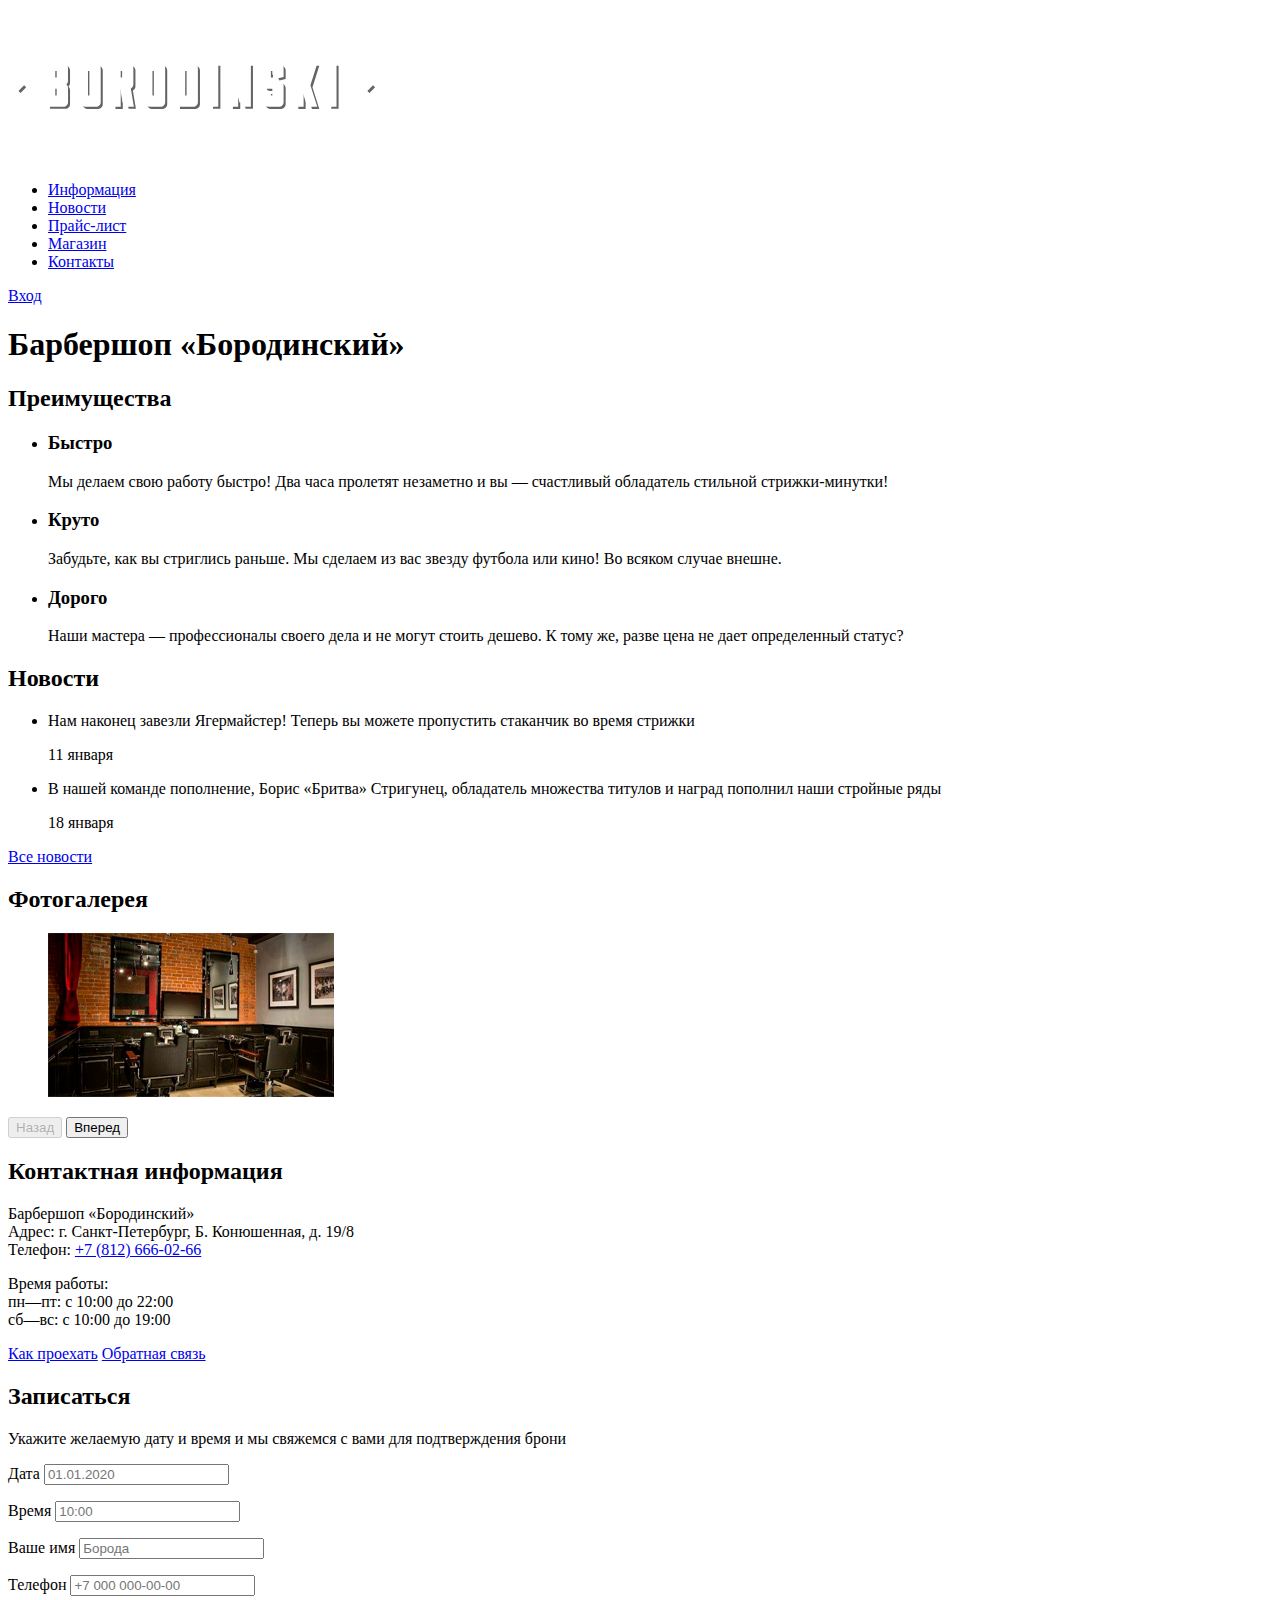
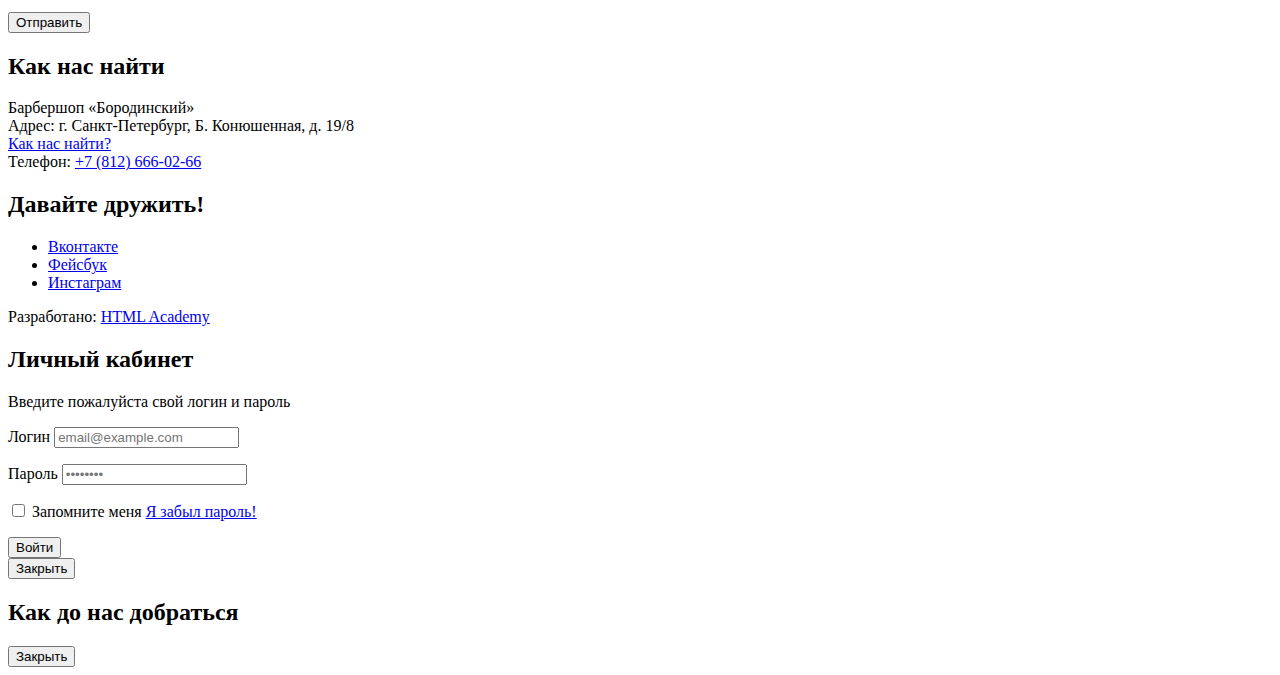
==== commit 2645226f: "Добавляет разметку" ====
--- a/index.html
+++ b/index.html
@@ -1,56 +1,46 @@
 <!DOCTYPE html>
-<html class="page" lang="ru">
+<html lang="ru">
 
 <head>
   <meta charset="UTF-8">
   <title>Барбершоп «Бородинский»</title>
-  <link rel="stylesheet"
-    href="https://fonts.googleapis.com/css?family=PT+Sans+Narrow:400,700&amp;subset=latin,cyrillic&amp;display=swap">
-  <link rel="stylesheet" href="normalize.css">
-  <link rel="stylesheet" href="style.css">
 </head>
 
-<body class="page-body">
+<body>
 
-  <header class="main-header">
-    <nav class="main-navigation">
-      <a class="main-header-logo">
+  <header>
+    <nav>
+      <a>
         <img src="img/index-logo.svg" width="368" height="153" alt="Логотип барбершопа «Бородинский»">
       </a>
-      <div class="main-navigation-wrapper">
-        <div class="container">
-          <ul class="site-navigation">
-            <li><a href="blank.html">Информация</a></li>
-            <li><a href="blank.html">Новости</a></li>
-            <li><a href="price.html">Прайс-лист</a></li>
-            <li><a href="catalog.html">Магазин</a></li>
-            <li><a href="blank.html">Контакты</a></li>
-          </ul>
-          <div class="user-navigation">
-            <a class="login-link" href="login.html">Вход</a>
-          </div>
-        </div>
-      </div>
+      <ul>
+        <li><a href="blank.html">Информация</a></li>
+        <li><a href="blank.html">Новости</a></li>
+        <li><a href="price.html">Прайс-лист</a></li>
+        <li><a href="catalog.html">Магазин</a></li>
+        <li><a href="blank.html">Контакты</a></li>
+      </ul>
+      <a href="blank.html">Вход</a>
     </nav>
   </header>
 
-  <main class="container">
+  <main>
 
-    <h1 class="visually-hidden">Барбершоп «Бородинский»</h1>
+    <h1>Барбершоп «Бородинский»</h1>
 
-    <section class="features">
-      <h2 class="visually-hidden">Преимущества</h2>
-      <ul class="features-list">
-        <li class="feature-item">
+    <section>
+      <h2>Преимущества</h2>
+      <ul>
+        <li>
           <h3>Быстро</h3>
           <p>Мы делаем свою работу быстро! Два часа пролетят незаметно и вы — счастливый обладатель стильной
             стрижки-минутки!</p>
         </li>
-        <li class="feature-item">
+        <li>
           <h3>Круто</h3>
           <p>Забудьте, как вы стриглись раньше. Мы сделаем из вас звезду футбола или кино! Во всяком случае внешне.</p>
         </li>
-        <li class="feature-item">
+        <li>
           <h3>Дорого</h3>
           <p>Наши мастера — профессионалы своего дела и не могут стоить дешево. К тому же, разве цена не дает
             определенный статус?</p>
@@ -58,161 +48,130 @@
       </ul>
     </section>
 
-    <div class="index-columns">
+    <section>
+      <h2>Новости</h2>
+      <ul>
+        <li>
+          <p>Нам наконец завезли Ягермайстер! Теперь вы можете пропустить стаканчик во время стрижки</p>
+          <time datetime="2020-01-11">11 января</time>
+        </li>
+        <li>
+          <p>В нашей команде пополнение, Борис «Бритва» Стригунец, обладатель множества титулов и наград пополнил наши
+            стройные ряды</p>
+          <time datetime="2020-01-18">18 января</time>
+        </li>
+      </ul>
+      <a href="blank.html">Все новости</a>
+    </section>
 
-      <section class="news">
-        <h2>Новости</h2>
-        <ul class="news-list">
-          <li class="news-item">
-            <p>Нам наконец завезли Ягермайстер! Теперь вы можете пропустить стаканчик во время стрижки</p>
-            <time datetime="2020-01-11">11 января</time>
-          </li>
-          <li class="news-item">
-            <p>В нашей команде пополнение, Борис «Бритва» Стригунец, обладатель множества титулов и наград пополнил наши
-              стройные ряды</p>
-            <time datetime="2020-01-18">18 января</time>
-          </li>
-        </ul>
-        <a class="button" href="blank.html">Все новости</a>
-      </section>
+    <section>
+      <h2>Фотогалерея</h2>
+      <figure>
+        <a href="#">
+          <img src="img/studio.jpg" width="286" height="164" alt="Интерьер">
+        </a>
+      </figure>
+      <button type="button" disabled>Назад</button>
+      <button type="button">Вперед</button>
+    </section>
 
-      <section class="gallery">
-        <h2>Фотогалерея</h2>
-        <div class="gallery-container">
-          <figure class="gallery-content">
-            <a href="#"><img src="img/studio.jpg" width="286" height="164" alt="Интерьер"></a>
-          </figure>
-          <button class="button gallery-button gallery-button-back" type="button" disabled>Назад</button>
-          <button class="button gallery-button gallery-button-next" type="button">Вперед</button>
-        </div>
-      </section>
+    <section>
+      <h2>Контактная информация</h2>
+      <p>
+        Барбершоп «Бородинский»<br>
+        Адрес: г. Санкт-Петербург, Б. Конюшенная, д. 19/8<br>
+        Телефон: <a href="tel:+78126660266">+7 (812) 666-02-66</a>
+      </p>
+      <p>
+        Время работы:<br>
+        пн—пт: с 10:00 до 22:00<br>
+        сб—вс: с 10:00 до 19:00
+      </p>
+      <a href="blank.html">Как проехать</a>
+      <a href="blank.html">Обратная связь</a>
+    </section>
 
-    </div>
-
-    <div class="index-columns">
-
-      <section class="contacts">
-        <h2>Контактная информация</h2>
+    <section>
+      <h2>Записаться</h2>
+      <p>Укажите желаемую дату и время и мы свяжемся с вами для подтверждения брони</p>
+      <form action="https://echo.htmlacademy.ru" method="post">
         <p>
-          Барбершоп «Бородинский»<br>
-          Адрес: г. Санкт-Петербург, Б. Конюшенная, д. 19/8<br>
-          Телефон: <a href="tel:+78126660266">+7 (812) 666-02-66</a>
+          <label for="appointment-date">Дата</label>
+          <input id="appointment-date" type="text" name="date" placeholder="01.01.2020">
         </p>
         <p>
-          Время работы:<br>
-          пн—пт: с 10:00 до 22:00<br>
-          сб—вс: с 10:00 до 19:00
+          <label for="appointment-time">Время</label>
+          <input id="appointment-time" type="text" name="time" placeholder="10:00">
         </p>
-        <a class="button contacts-button-map" href="blank.html">Как проехать</a>
-        <a class="button" href="blank.html">Обратная связь</a>
-      </section>
-
-      <section class="appointment">
-        <h2>Записаться</h2>
-        <p class="appointment-info">Укажите желаемую дату и время и мы свяжемся с вами для подтверждения брони</p>
-        <form class="appointment-form" action="https://echo.htmlacademy.ru" method="post">
-          <p class="appointment-item">
-            <label for="appointment-date">Дата</label>
-            <input id="appointment-date" type="text" name="date" placeholder="01.01.2020">
-          </p>
-          <p class="appointment-item">
-            <label for="appointment-time">Время</label>
-            <input id="appointment-time" type="text" name="time" placeholder="10:00">
-          </p>
-          <p class="appointment-item">
-            <label for="appointment-name">Ваше имя</label>
-            <input id="appointment-name" type="text" name="name" placeholder="Борода">
-          </p>
-          <p class="appointment-item">
-            <label for="appointment-phone">Телефон</label>
-            <input id="appointment-phone" type="tel" name="phone" placeholder="+7 000 000-00-00">
-          </p>
-          <button class="button" type="submit">Отправить</button>
-        </form>
-      </section>
-
-    </div>
+        <p>
+          <label for="appointment-name">Ваше имя</label>
+          <input id="appointment-name" type="text" name="name" placeholder="Борода">
+        </p>
+        <p>
+          <label for="appointment-phone">Телефон</label>
+          <input id="appointment-phone" type="tel" name="phone" placeholder="+7 000 000-00-00">
+        </p>
+        <button type="submit">Отправить</button>
+      </form>
+    </section>
 
   </main>
 
-  <footer class="main-footer">
-    <div class="container">
-      <section class="footer-contacts">
-        <h2 class="visually-hidden">Как нас найти</h2>
-        <p>
-          Барбершоп «Бородинский»<br>
-          Адрес: г. Санкт-Петербург, Б. Конюшенная, д. 19/8<br>
-          <a class="footer-address" href="blank.html">Как нас найти?</a><br>
-          Телефон: <a class="footer-phone" href="tel:+78126660266">+7 (812) 666-02-66</a>
-        </p>
-      </section>
-      <section class="footer-social">
-        <h2>Давайте дружить!</h2>
-        <ul>
-          <li>
-            <a class="social-button" href="#">
-              <span class="visually-hidden">Вконтакте</span>
-              <svg width="27" height="16" viewBox="0 0 128 76">
-                <path
-                  d="M125,5.15c.89-3,0-5.15-4.23-5.15h-14a6,6,0,0,0-6.09,4S93.59,21.31,83.5,32.59c-3.26,3.26-4.74,4.3-6.52,4.3-.89,0-2.18-1-2.18-4V5.15c0-3.56-1-5.15-4-5.15h-22a3.37,3.37,0,0,0-3.56,3.22c0,3.37,5,4.15,5.56,13.64V37.48c0,4.52-.82,5.34-2.6,5.34-4.74,0-16.29-17.43-23.13-37.38C23.72,1.57,22.38,0,18.8,0H4.8C.8,0,0,1.88,0,4c0,3.71,4.75,22.1,22.1,46.42C33.67,67,50,76,64.8,76c8.9,0,10-2,10-5.45V58c0-4,.84-4.8,3.66-4.8,2.08,0,5.64,1,13.94,9C101.9,71.74,103.46,76,108.8,76h14c4,0,6-2,4.85-6s-5.8-9.64-11.81-16.4c-3.27-3.86-8.16-8-9.64-10.09-2.08-2.67-1.49-3.86,0-6.23,0,0,17-24,18.83-32.18Z"
-                  fill="#fff" />
-              </svg>
-            </a>
-          </li>
-          <li>
-            <a class="social-button" href="#">
-              <span class="visually-hidden">Фейсбук</span>
-              <svg width="19" height="22" viewBox="0 0 10.15 21.74">
-                <path
-                  d="M3.34 1.12A4.77 4.77 0 0 1 6.53 0h3.61v3.81H7.81a1.07 1.07 0 0 0-1.09.83v2.55h3.42c-.08 1.23-.24 2.45-.41 3.67h-3v10.87H2.21V10.86H0V7.21h2.19V3.66a3.83 3.83 0 0 1 1.15-2.54z"
-                  fill="#fff" />
-              </svg>
-            </a>
-          </li>
-          <li>
-            <a class="social-button" href="#">
-              <span class="visually-hidden">Инстаграм</span>
-              <svg width="20" height="20" viewBox="0 0 20 20">
-                <path
-                  d="M18 0H2a2 2 0 0 0-2 2v16a2 2 0 0 0 2 2h16a2 2 0 0 0 2-2V2a2 2 0 0 0-2-2zm-8 6a4 4 0 1 1-4 4 4 4 0 0 1 4-4zM2.5 18a.47.47 0 0 1-.5-.5V9h2.1a3.4 3.4 0 0 0-.1 1 6 6 0 1 0 12 0 3.4 3.4 0 0 0-.1-1H18v8.5a.47.47 0 0 1-.5.5zM18 4.5a.47.47 0 0 1-.5.5h-2a.47.47 0 0 1-.5-.5v-2a.47.47 0 0 1 .5-.5h2a.47.47 0 0 1 .5.5z"
-                  fill="#fff" />
-              </svg>
-            </a>
-          </li>
-        </ul>
-      </section>
-      <p class="footer-copyright">
-        <b>Разработано:</b> <a class="button" href="https://htmlacademy.ru">HTML Academy</a>
+  <footer>
+    <section>
+      <h2>Как нас найти</h2>
+      <p>
+        Барбершоп «Бородинский»<br>
+        Адрес: г. Санкт-Петербург, Б. Конюшенная, д. 19/8<br>
+        <a href="blank.html">Как нас найти?</a><br>
+        Телефон: <a href="tel:+78126660266">+7 (812) 666-02-66</a>
       </p>
-    </div>
+    </section>
+    <section>
+      <h2>Давайте дружить!</h2>
+      <ul>
+        <li>
+          <a href="#">Вконтакте</a>
+        </li>
+        <li>
+          <a href="#">Фейсбук</a>
+        </li>
+        <li>
+          <a href="#">Инстаграм</a>
+        </li>
+      </ul>
+    </section>
+    <p>
+      Разработано:
+      <a href="https://htmlacademy.ru">HTML Academy</a>
+    </p>
   </footer>
 
-  <section class="modal modal-login">
+  <section>
     <h2>Личный кабинет</h2>
-    <p class="modal-description">Введите пожалуйста свой логин и пароль</p>
-    <form class="login-form" action="https://echo.htmlacademy.ru" method="post">
+    <p>Введите пожалуйста свой логин и пароль</p>
+    <form action="https://echo.htmlacademy.ru" method="post">
       <p>
-        <label class="visually-hidden" for="login-login">Логин</label>
-        <input class="login-icon-user" id="login-login" type="email" name="login" placeholder="email@example.com">
+        <label for="login-login">Логин</label>
+        <input id="login-login" type="email" name="login" placeholder="email@example.com">
       </p>
       <p>
-        <label class="visually-hidden" for="login-password">Пароль</label>
-        <input class="login-icon-password" id="login-password" type="password" name="password" placeholder="••••••••">
+        <label for="login-password">Пароль</label>
+        <input id="login-password" type="password" name="password" placeholder="••••••••">
       </p>
-      <p class="login-help">
-        <label class="login-checkbox">
-          <input class="visually-hidden" type="checkbox" name="remember">
-          <span class="checkbox-indicator"></span>
+      <p>
+        <label>
+          <input type="checkbox" name="remember">
           Запомните меня
         </label>
-        <a class="restore" href="#">Я забыл пароль!</a>
+        <a href="#">Я забыл пароль!</a>
       </p>
-      <button class="button" type="submit">Войти</button>
+      <button type="submit">Войти</button>
     </form>
-    <button class="modal-close" type="button">Закрыть</button>
+    <button type="button">Закрыть</button>
   </section>
 
-  <section class="modal">
+  <section>
     <h2>Как до нас добраться</h2>
     <!-- Здесь будет карта -->
     <button type="button">Закрыть</button>
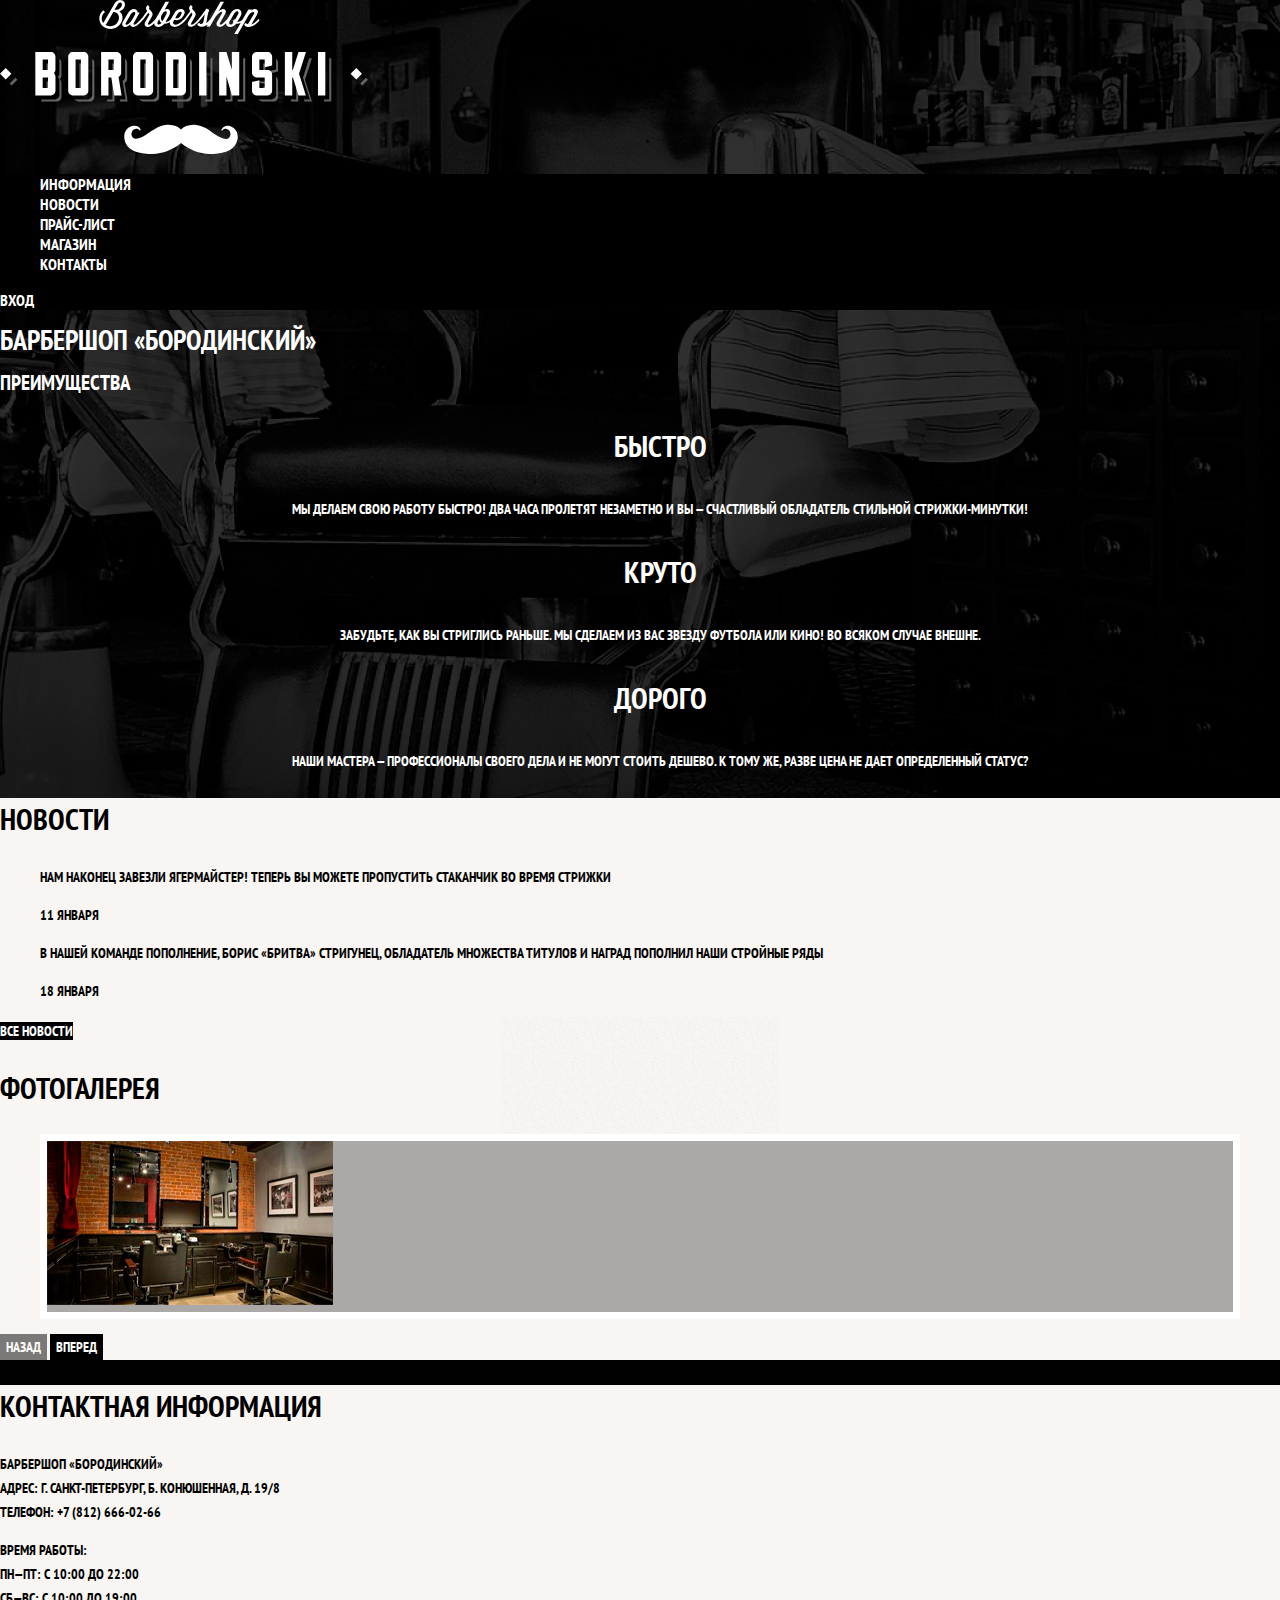
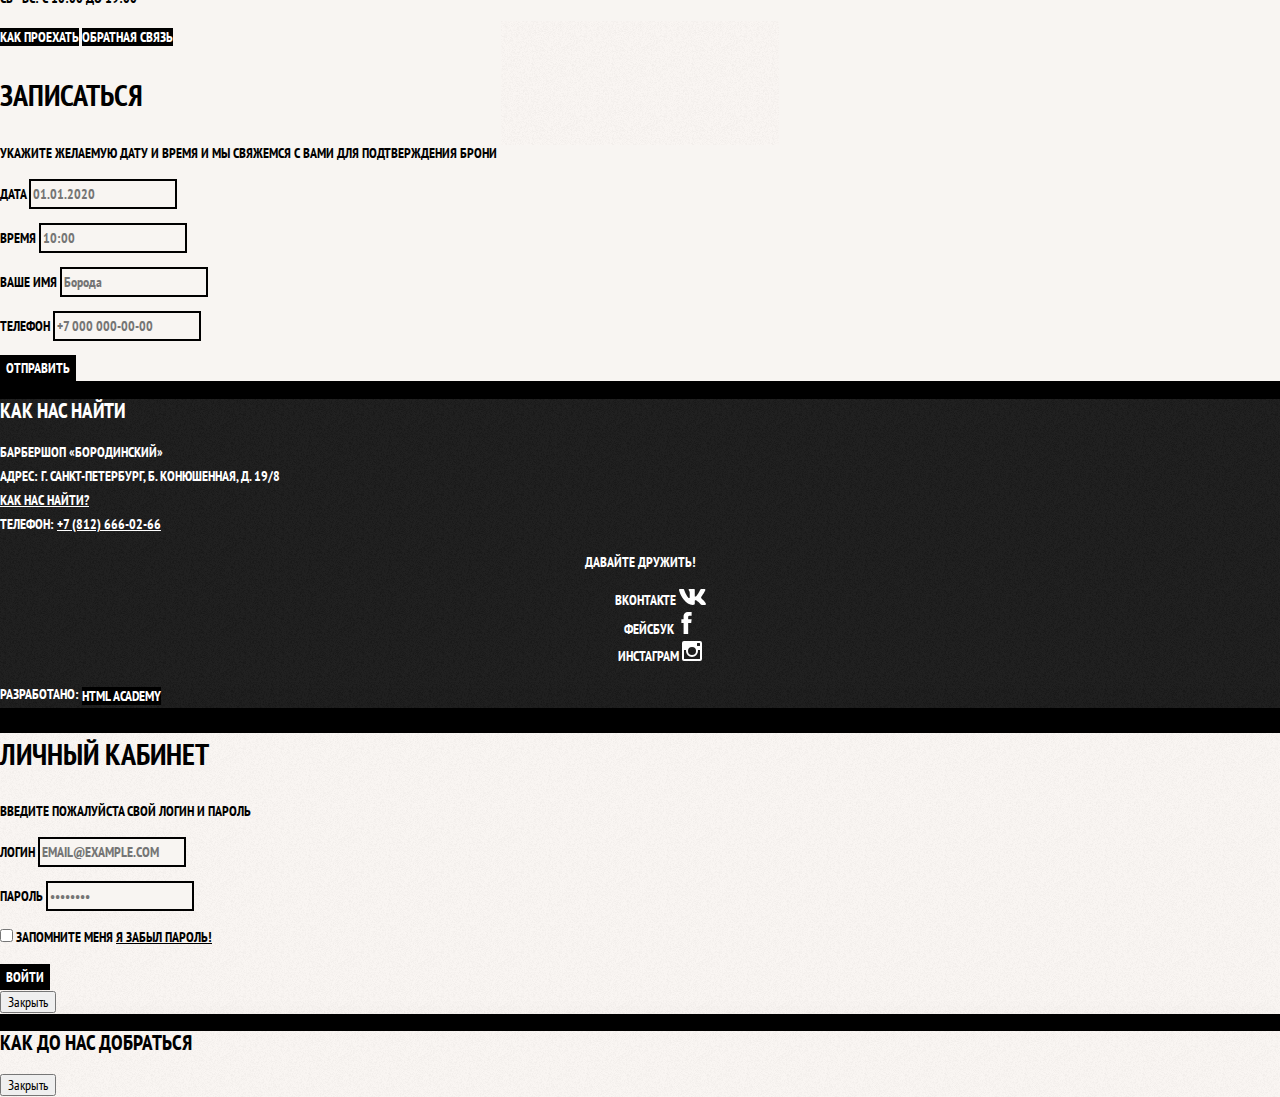
==== commit d163d94b: "Добавляет стили" ====
--- a/index.html
+++ b/index.html
@@ -1,46 +1,56 @@
 <!DOCTYPE html>
-<html lang="ru">
+<html class="page" lang="ru">
 
 <head>
   <meta charset="UTF-8">
   <title>Барбершоп «Бородинский»</title>
+  <link rel="stylesheet"
+    href="https://fonts.googleapis.com/css?family=PT+Sans+Narrow:400,700&amp;subset=latin,cyrillic;display=swap">
+  <link href="normalize.css" rel="stylesheet">
+  <link href="style.css" rel="stylesheet">
 </head>
 
-<body>
-
-  <header>
-    <nav>
-      <a>
+<body class="page-body">
+
+  <header class="main-header">
+    <nav class="main-navigation">
+      <a class="main-header-logo">
         <img src="img/index-logo.svg" width="368" height="153" alt="Логотип барбершопа «Бородинский»">
       </a>
-      <ul>
-        <li><a href="blank.html">Информация</a></li>
-        <li><a href="blank.html">Новости</a></li>
-        <li><a href="price.html">Прайс-лист</a></li>
-        <li><a href="catalog.html">Магазин</a></li>
-        <li><a href="blank.html">Контакты</a></li>
-      </ul>
-      <a href="blank.html">Вход</a>
+      <div class="main-navigation-wrapper">
+        <div class="container">
+          <ul class="site-navigation">
+            <li><a href="blank.html">Информация</a></li>
+            <li><a href="blank.html">Новости</a></li>
+            <li><a href="price.html">Прайс-лист</a></li>
+            <li><a href="catalog.html">Магазин</a></li>
+            <li><a href="blank.html">Контакты</a></li>
+          </ul>
+          <div class="user-navigation">
+            <a class="login-link" href="login.html">Вход</a>
+          </div>
+        </div>
+      </div>
     </nav>
   </header>
 
-  <main>
+  <main class="container">
 
     <h1>Барбершоп «Бородинский»</h1>
 
-    <section>
+    <section class="features">
       <h2>Преимущества</h2>
-      <ul>
-        <li>
+      <ul class="features-list">
+        <li class="feature-item">
           <h3>Быстро</h3>
           <p>Мы делаем свою работу быстро! Два часа пролетят незаметно и вы — счастливый обладатель стильной
             стрижки-минутки!</p>
         </li>
-        <li>
+        <li class="feature-item">
           <h3>Круто</h3>
           <p>Забудьте, как вы стриглись раньше. Мы сделаем из вас звезду футбола или кино! Во всяком случае внешне.</p>
         </li>
-        <li>
+        <li class="feature-item">
           <h3>Дорого</h3>
           <p>Наши мастера — профессионалы своего дела и не могут стоить дешево. К тому же, разве цена не дает
             определенный статус?</p>
@@ -48,133 +58,164 @@
       </ul>
     </section>
 
-    <section>
-      <h2>Новости</h2>
-      <ul>
-        <li>
-          <p>Нам наконец завезли Ягермайстер! Теперь вы можете пропустить стаканчик во время стрижки</p>
-          <time datetime="2020-01-11">11 января</time>
-        </li>
-        <li>
-          <p>В нашей команде пополнение, Борис «Бритва» Стригунец, обладатель множества титулов и наград пополнил наши
-            стройные ряды</p>
-          <time datetime="2020-01-18">18 января</time>
-        </li>
-      </ul>
-      <a href="blank.html">Все новости</a>
-    </section>
-
-    <section>
-      <h2>Фотогалерея</h2>
-      <figure>
-        <a href="#">
-          <img src="img/studio.jpg" width="286" height="164" alt="Интерьер">
-        </a>
-      </figure>
-      <button type="button" disabled>Назад</button>
-      <button type="button">Вперед</button>
-    </section>
-
-    <section>
-      <h2>Контактная информация</h2>
-      <p>
-        Барбершоп «Бородинский»<br>
-        Адрес: г. Санкт-Петербург, Б. Конюшенная, д. 19/8<br>
-        Телефон: <a href="tel:+78126660266">+7 (812) 666-02-66</a>
-      </p>
-      <p>
-        Время работы:<br>
-        пн—пт: с 10:00 до 22:00<br>
-        сб—вс: с 10:00 до 19:00
-      </p>
-      <a href="blank.html">Как проехать</a>
-      <a href="blank.html">Обратная связь</a>
-    </section>
-
-    <section>
-      <h2>Записаться</h2>
-      <p>Укажите желаемую дату и время и мы свяжемся с вами для подтверждения брони</p>
-      <form action="https://echo.htmlacademy.ru" method="post">
+    <div class="index-columns">
+
+      <section class="news">
+        <h2>Новости</h2>
+        <ul class="news-list">
+          <li class="news-item">
+            <p>Нам наконец завезли Ягермайстер! Теперь вы можете пропустить стаканчик во время стрижки</p>
+            <time datetime="2020-01-11">11 января</time>
+          </li>
+          <li class="news-item">
+            <p>В нашей команде пополнение, Борис «Бритва» Стригунец, обладатель множества титулов и наград пополнил наши
+              стройные ряды</p>
+            <time datetime="2020-01-18">18 января</time>
+          </li>
+        </ul>
+        <a class="button" href="blank.html">Все новости</a>
+      </section>
+
+      <section class="gallery">
+        <h2>Фотогалерея</h2>
+        <div class="gallery-container">
+          <figure class="gallery-content">
+            <a href="#"><img src="img/studio.jpg" width="286" height="164" alt="Интерьер"></a>
+          </figure>
+          <button class="button gallery-button gallery-button-back" type="button" disabled>Назад</button>
+          <button class="button gallery-button gallery-button-next" type="button">Вперед</button>
+        </div>
+      </section>
+
+    </div>
+
+    <div class="index-columns">
+
+      <section class="contacts">
+        <h2>Контактная информация</h2>
         <p>
-          <label for="appointment-date">Дата</label>
-          <input id="appointment-date" type="text" name="date" placeholder="01.01.2020">
+          Барбершоп «Бородинский»<br>
+          Адрес: г. Санкт-Петербург, Б. Конюшенная, д. 19/8<br>
+          Телефон: <a class="contacts-phone" href="tel: +78126660266">+7 (812) 666-02-66</a>
         </p>
         <p>
-          <label for="appointment-time">Время</label>
-          <input id="appointment-time" type="text" name="time" placeholder="10:00">
+          Время работы:<br>
+          пн—пт: с 10:00 до 22:00<br>
+          сб—вс: с 10:00 до 19:00
         </p>
+        <a class="button" href="blank.html">Как проехать</a>
+        <a class="button" href="blank.html">Обратная связь</a>
+      </section>
+
+      <section class="appointment">
+        <h2>Записаться</h2>
+        <p class="appointment-info">Укажите желаемую дату и время и мы свяжемся с вами для подтверждения брони</p>
+        <form class="appointment-form" action="https://echo.htmlacademy.ru" method="post">
+          <p class="appointment-item">
+            <label for="appointment-date">Дата</label>
+            <input id="appointment-date" type="text" name="date" placeholder="01.01.2020">
+          </p>
+          <p class="appointment-item">
+            <label for="appointment-time">Время</label>
+            <input id="appointment-time" type="text" name="time" placeholder="10:00">
+          </p>
+          <p class="appointment-item">
+            <label for="appointment-name">Ваше имя</label>
+            <input id="appointment-name" type="text" name="name" placeholder="Борода">
+          </p>
+          <p class="appointment-item">
+            <label for="appointment-phone">Телефон</label>
+            <input id="appointment-phone" type="tel" name="phone" placeholder="+7 000 000-00-00">
+          </p>
+          <button class="button" type="submit">Отправить</button>
+        </form>
+      </section>
+
+    </div>
+
+  </main>
+
+  <footer class="main-footer">
+    <div class="container">
+      <section class="footer-contacts">
+        <h2>Как нас найти</h2>
         <p>
-          <label for="appointment-name">Ваше имя</label>
-          <input id="appointment-name" type="text" name="name" placeholder="Борода">
+          Барбершоп «Бородинский»<br>
+          Адрес: г. Санкт-Петербург, Б. Конюшенная, д. 19/8<br>
+          <a class="footer-address" href="blank.html">Как нас найти?</a><br>
+          Телефон: <a class="footer-phone" href="tel:+78126660266">+7 (812) 666-02-66</a>
         </p>
-        <p>
-          <label for="appointment-phone">Телефон</label>
-          <input id="appointment-phone" type="tel" name="phone" placeholder="+7 000 000-00-00">
-        </p>
-        <button type="submit">Отправить</button>
-      </form>
-    </section>
-
-  </main>
-
-  <footer>
-    <section>
-      <h2>Как нас найти</h2>
-      <p>
-        Барбершоп «Бородинский»<br>
-        Адрес: г. Санкт-Петербург, Б. Конюшенная, д. 19/8<br>
-        <a href="blank.html">Как нас найти?</a><br>
-        Телефон: <a href="tel:+78126660266">+7 (812) 666-02-66</a>
-      </p>
-    </section>
-    <section>
-      <h2>Давайте дружить!</h2>
-      <ul>
-        <li>
-          <a href="#">Вконтакте</a>
-        </li>
-        <li>
-          <a href="#">Фейсбук</a>
-        </li>
-        <li>
-          <a href="#">Инстаграм</a>
-        </li>
-      </ul>
-    </section>
-    <p>
-      Разработано:
-      <a href="https://htmlacademy.ru">HTML Academy</a>
-    </p>
+      </section>
+      <section class="footer-social">
+        <h2>Давайте дружить!</h2>
+        <ul>
+          <li>
+            <a class="social-button" href="#">
+              <span>Вконтакте</span>
+              <svg width="27" height="16" viewBox="0 0 128 76">
+                <path
+                  d="M125,5.15c.89-3,0-5.15-4.23-5.15h-14a6,6,0,0,0-6.09,4S93.59,21.31,83.5,32.59c-3.26,3.26-4.74,4.3-6.52,4.3-.89,0-2.18-1-2.18-4V5.15c0-3.56-1-5.15-4-5.15h-22a3.37,3.37,0,0,0-3.56,3.22c0,3.37,5,4.15,5.56,13.64V37.48c0,4.52-.82,5.34-2.6,5.34-4.74,0-16.29-17.43-23.13-37.38C23.72,1.57,22.38,0,18.8,0H4.8C.8,0,0,1.88,0,4c0,3.71,4.75,22.1,22.1,46.42C33.67,67,50,76,64.8,76c8.9,0,10-2,10-5.45V58c0-4,.84-4.8,3.66-4.8,2.08,0,5.64,1,13.94,9C101.9,71.74,103.46,76,108.8,76h14c4,0,6-2,4.85-6s-5.8-9.64-11.81-16.4c-3.27-3.86-8.16-8-9.64-10.09-2.08-2.67-1.49-3.86,0-6.23,0,0,17-24,18.83-32.18Z"
+                  fill="#fff" />
+              </svg>
+            </a>
+          </li>
+          <li>
+            <a class="social-button" href="#">
+              <span>Фейсбук</span>
+              <svg width="19" height="22" viewBox="0 0 10.15 21.74">
+                <path
+                  d="M3.34 1.12A4.77 4.77 0 0 1 6.53 0h3.61v3.81H7.81a1.07 1.07 0 0 0-1.09.83v2.55h3.42c-.08 1.23-.24 2.45-.41 3.67h-3v10.87H2.21V10.86H0V7.21h2.19V3.66a3.83 3.83 0 0 1 1.15-2.54z"
+                  fill="#fff" />
+              </svg>
+            </a>
+          </li>
+          <li>
+            <a class="social-button" href="#">
+              <span>Инстаграм</span>
+              <svg width="20" height="20" viewBox="0 0 20 20">
+                <path
+                  d="M18 0H2a2 2 0 0 0-2 2v16a2 2 0 0 0 2 2h16a2 2 0 0 0 2-2V2a2 2 0 0 0-2-2zm-8 6a4 4 0 1 1-4 4 4 4 0 0 1 4-4zM2.5 18a.47.47 0 0 1-.5-.5V9h2.1a3.4 3.4 0 0 0-.1 1 6 6 0 1 0 12 0 3.4 3.4 0 0 0-.1-1H18v8.5a.47.47 0 0 1-.5.5zM18 4.5a.47.47 0 0 1-.5.5h-2a.47.47 0 0 1-.5-.5v-2a.47.47 0 0 1 .5-.5h2a.47.47 0 0 1 .5.5z"
+                  fill="#fff" />
+              </svg>
+            </a>
+          </li>
+        </ul>
+      </section>
+      <p class="footer-copyright">
+        <b>Разработано:</b> <a class="button" href="https://htmlacademy.ru">HTML Academy</a>
+      </p>
+    </div>
   </footer>
 
-  <section>
+  <section class="modal modal-login">
     <h2>Личный кабинет</h2>
-    <p>Введите пожалуйста свой логин и пароль</p>
-    <form action="https://echo.htmlacademy.ru" method="post">
+    <p class="modal-description">Введите пожалуйста свой логин и пароль</p>
+    <form class="login-form" action="https://echo.htmlacademy.ru" method="post">
       <p>
         <label for="login-login">Логин</label>
-        <input id="login-login" type="email" name="login" placeholder="email@example.com">
+        <input class="login-icon-user" id="login-login" type="email" name="login" placeholder="email@example.com">
       </p>
       <p>
         <label for="login-password">Пароль</label>
-        <input id="login-password" type="password" name="password" placeholder="••••••••">
-      </p>
-      <p>
-        <label>
+        <input class="login-icon-password" id="login-password" type="password" name="password" placeholder="••••••••">
+      </p>
+      <p class="login-help">
+        <label class="login-checkbox">
           <input type="checkbox" name="remember">
+          <span class="checkbox-indicator"></span>
           Запомните меня
         </label>
-        <a href="#">Я забыл пароль!</a>
-      </p>
-      <button type="submit">Войти</button>
+        <a class="restore" href="#">Я забыл пароль!</a>
+      </p>
+      <button class="button" type="submit">Войти</button>
     </form>
-    <button type="button">Закрыть</button>
+    <button class="modal-close" type="button">Закрыть</button>
   </section>
 
-  <section>
+  <section class="modal modal-map">
     <h2>Как до нас добраться</h2>
     <!-- Здесь будет карта -->
-    <button type="button">Закрыть</button>
+    <button class="modal-close" type="button">Закрыть</button>
   </section>
 
 </body>
--- a/style.css
+++ b/style.css
@@ -0,0 +1,268 @@
+/* Variables */
+
+:root {
+  --basic-black: #000000;
+  --basic-extra-dark: #242424;
+  --basic-dark: #aba9a7;
+  --basic-neutral: #e5e5e5;
+  --basic-extra-light: #f8f5f2;
+  --basic-white: #ffffff;
+
+  --special: #663d15;
+}
+
+/* Global */
+
+body {
+  min-width: 960px;
+  margin: 0;
+  padding: 0;
+  font-family: "PT Sans Narrow", Arial, sans-serif;
+  font-size: 14px;
+  line-height: 24px;
+  font-weight: 700;
+  color: var(--basic-white);
+  text-transform: uppercase;
+  background-color: var(--basic-black);
+  background-image: url("../img/bg.jpg");
+  background-position: top center;
+  background-repeat: no-repeat;
+}
+
+a {
+  text-decoration: none;
+}
+
+img {
+  max-width: 100%;
+  height: auto;
+}
+
+/* Main navigation */
+
+.main-navigation {
+  font-size: 16px;
+  line-height: 20px;
+  color: var(--basic-white);
+  background-color: transparent;
+}
+
+.main-navigation-wrapper {
+  background-color: var(--basic-black);
+}
+
+.site-navigation {
+  list-style: none;
+}
+
+.site-navigation-current a:not([href]) {
+  background-color: var(--basic-black);
+}
+
+/* User navigation */
+
+
+.site-navigation a,
+.user-navigation a {
+  color: var(--basic-white);
+}
+
+.site-navigation a:hover,
+.site-navigation a:focus,
+.user-navigation a:hover,
+.user-navigation a:focus {
+  background-color: var(--basic-extra-dark);
+}
+
+
+/* Features */
+
+.features-list {
+  list-style: none;
+}
+
+.feature-item {
+  text-align: center;
+}
+
+.feature-item h3 {
+  font-size: 30px;
+  line-height: 42px;
+}
+
+/* Index columns */
+
+.index-columns {
+  color: var(--basic-black);
+  background-color: var(--basic-extra-light);
+  background-image: url("../img/pattern-light.jpg");
+  background-position: center, 0 0;
+  background-repeat: no-repeat, repeat;
+}
+
+.index-columns h2 {
+  font-size: 30px;
+  line-height: 42px;
+}
+
+/* News */
+
+.news-list {
+  list-style: none;
+}
+
+/* Gallery */
+
+.gallery-content {
+  background-color: var(--basic-dark);
+  border: 7px solid var(--basic-white);
+}
+
+/* Button */
+
+.button {
+  font: inherit;
+  text-align: center;
+  color: var(--basic-white);
+  vertical-align: middle;
+  text-transform: uppercase;
+  background-color: var(--basic-black);
+  border: none;
+}
+
+.button:hover,
+.button:focus,
+.button:active {
+  background-color: var(--special);
+}
+
+.button.disabled,
+.button:disabled {
+  cursor: default;
+  opacity: 0.5;
+  background-color: var(--basic-black);
+}
+
+/* Contacts */
+
+.contacts-phone {
+  color: inherit;
+}
+
+/* Appointment */
+
+.appointment-item input {
+  font: inherit;
+  background-color: transparent;
+  border: 2px solid var(--basic-black);
+}
+
+.appointment-item input:focus {
+  border-color: var(--special);
+}
+
+/* Main footer */
+
+.main-footer {
+  color: var(--basic-white);
+  background-color: var(--basic-extra-dark);
+  background-image: url("../img/pattern-dark.jpg");
+  background-position: 0 0;
+  background-repeat: repeat;
+}
+
+.footer-contacts a {
+  color: var(--basic-white);
+  text-decoration: underline;
+}
+
+.footer-contacts a:hover,
+.footer-contacts a:focus {
+  text-decoration: none;
+}
+
+.footer-social {
+  text-align: center;
+}
+
+.footer-social ul {
+  list-style: none;
+}
+
+.footer-social h2 {
+  font-size: 14px;
+
+}
+
+/* Social button */
+
+.social-button {
+  color: inherit;
+}
+
+.social-button:hover,
+.social-button:focus {
+  background-color: var(--basic-white);
+}
+
+.footer-copyright .button:hover,
+.footer-copyright .button:focus {
+  color: var(--basic-black);
+  background-color: var(--basic-white);
+}
+
+/* Modal */
+
+.modal {
+  color: var(--basic-black);
+  background-color: var(--basic-extra-light);
+  background-image: url("../img/pattern-light.jpg");
+  background-position: 0 0;
+  background-repeat: repeat;
+  box-shadow: 0 30px 50px rgba(0, 0, 0, 0.7);
+}
+
+.modal-login h2 {
+  font-size: 30px;
+  line-height: 42px;
+}
+
+/* Login form */
+
+.login-form input[type="email"],
+.login-form input[type="password"] {
+  font: inherit;
+  color: var(--basic-black);
+  text-transform: uppercase;
+  background-color: var(--basic-extra-light);
+  border: 2px solid var(--basic-black);
+}
+
+.login-form input:focus {
+  border-color: var(--special);
+}
+
+.login-icon-user {
+  background-image: url("../img/user.svg");
+  background-position: 270px center;
+  background-repeat: no-repeat;
+}
+
+.login-icon-password {
+  background-image: url("../img/lock.svg");
+  background-position: 270px center;
+  background-repeat: no-repeat;
+}
+
+
+/* Restore */
+
+.restore {
+  color: var(--basic-black);
+  text-decoration: underline;
+}
+
+.restore:hover,
+.restore:focus {
+  text-decoration: none;
+}
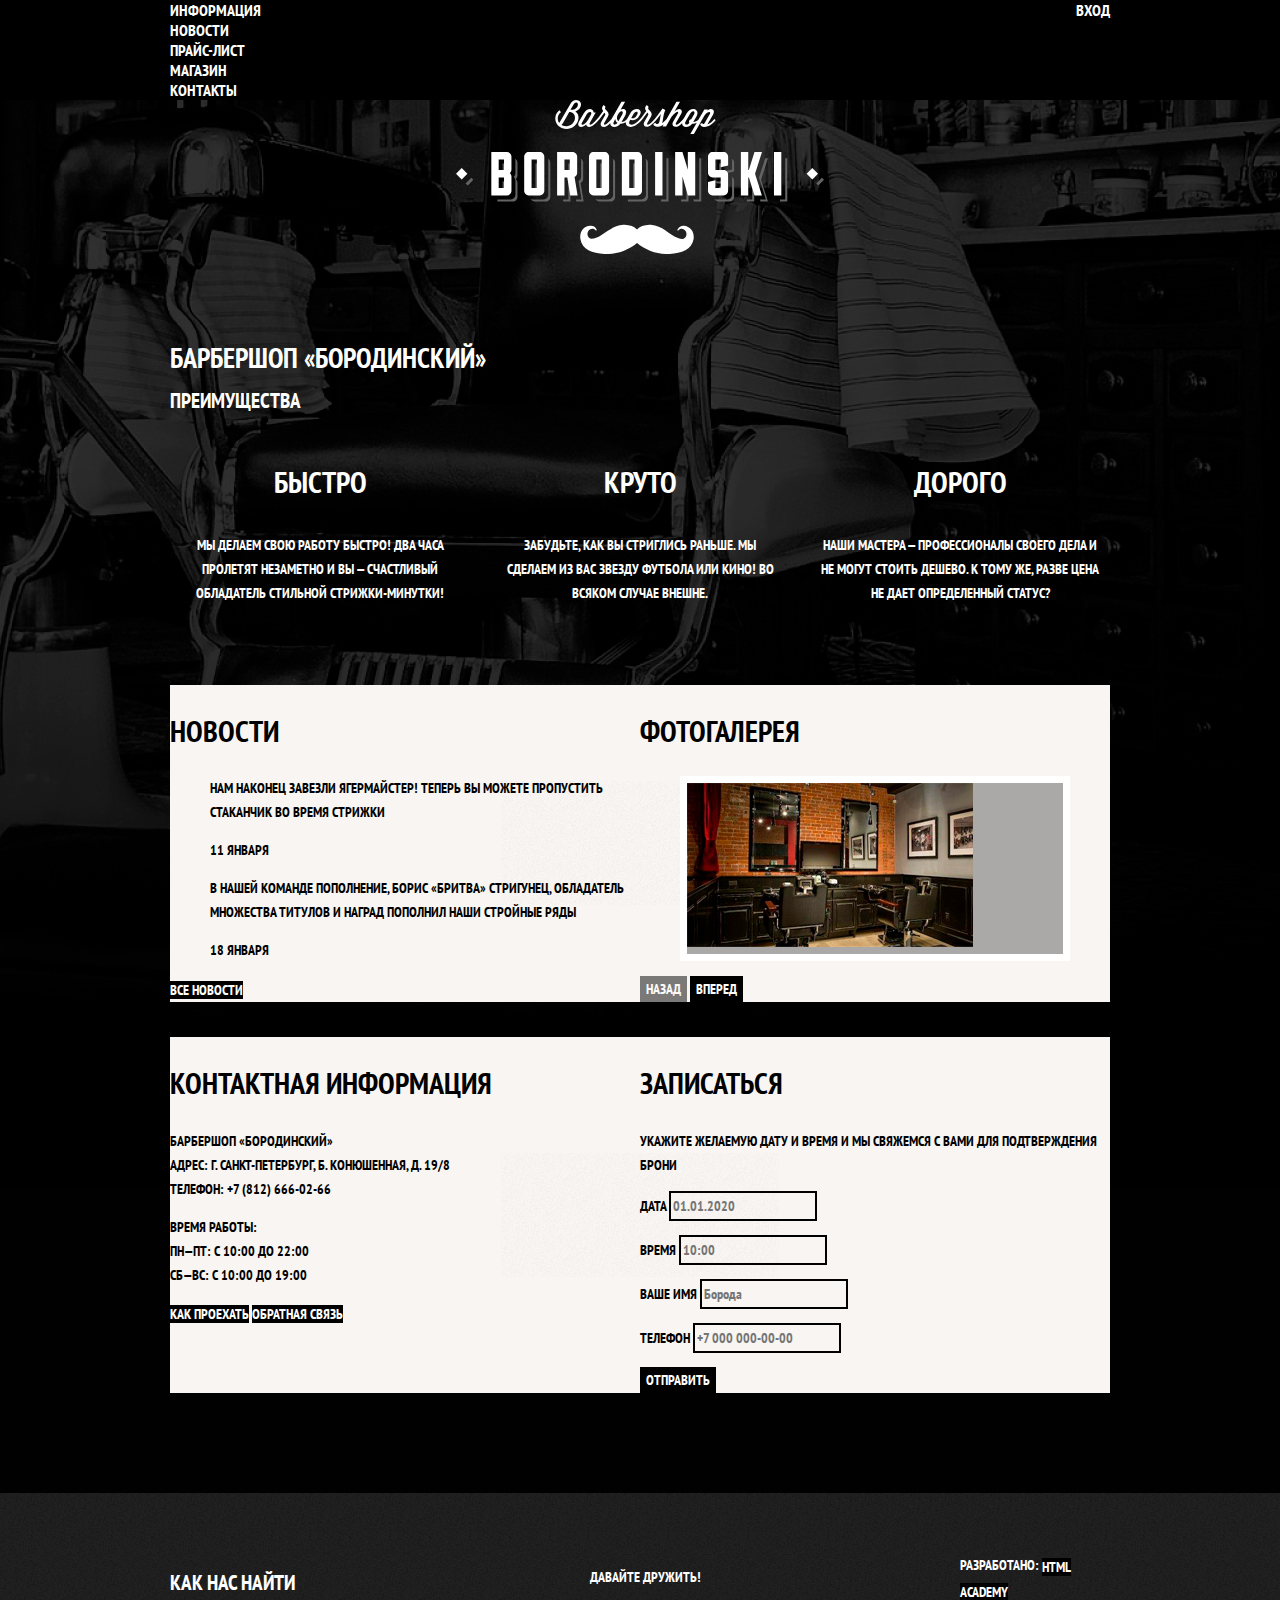
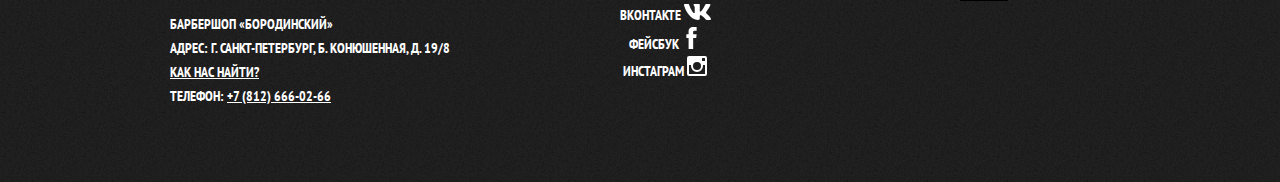
==== commit 7ed9a674: "Добавляет сетку на гридах" ====
--- a/index.html
+++ b/index.html
@@ -17,8 +17,8 @@
       <a class="main-header-logo">
         <img src="img/index-logo.svg" width="368" height="153" alt="Логотип барбершопа «Бородинский»">
       </a>
-      <div class="main-navigation-wrapper">
-        <div class="container">
+      <div class="main-header-bar">
+        <div class="main-navigation-wrapper">
           <ul class="site-navigation">
             <li><a href="blank.html">Информация</a></li>
             <li><a href="blank.html">Новости</a></li>
@@ -96,14 +96,14 @@
         <p>
           Барбершоп «Бородинский»<br>
           Адрес: г. Санкт-Петербург, Б. Конюшенная, д. 19/8<br>
-          Телефон: <a class="contacts-phone" href="tel: +78126660266">+7 (812) 666-02-66</a>
+          Телефон: +7 (812) 666-02-66
         </p>
         <p>
           Время работы:<br>
           пн—пт: с 10:00 до 22:00<br>
           сб—вс: с 10:00 до 19:00
         </p>
-        <a class="button" href="blank.html">Как проехать</a>
+        <a class="button contacts-button-map" href="blank.html">Как проехать</a>
         <a class="button" href="blank.html">Обратная связь</a>
       </section>
 
@@ -135,15 +135,15 @@
 
   </main>
 
-  <footer class="main-footer">
+  <footer class="page-footer main-footer">
     <div class="container">
       <section class="footer-contacts">
         <h2>Как нас найти</h2>
         <p>
           Барбершоп «Бородинский»<br>
           Адрес: г. Санкт-Петербург, Б. Конюшенная, д. 19/8<br>
-          <a class="footer-address" href="blank.html">Как нас найти?</a><br>
-          Телефон: <a class="footer-phone" href="tel:+78126660266">+7 (812) 666-02-66</a>
+          <a href="blank.html">Как нас найти?</a><br>
+          Телефон: <a href="tel:+78126660266">+7 (812) 666-02-66</a>
         </p>
       </section>
       <section class="footer-social">
@@ -187,37 +187,6 @@
     </div>
   </footer>
 
-  <section class="modal modal-login">
-    <h2>Личный кабинет</h2>
-    <p class="modal-description">Введите пожалуйста свой логин и пароль</p>
-    <form class="login-form" action="https://echo.htmlacademy.ru" method="post">
-      <p>
-        <label for="login-login">Логин</label>
-        <input class="login-icon-user" id="login-login" type="email" name="login" placeholder="email@example.com">
-      </p>
-      <p>
-        <label for="login-password">Пароль</label>
-        <input class="login-icon-password" id="login-password" type="password" name="password" placeholder="••••••••">
-      </p>
-      <p class="login-help">
-        <label class="login-checkbox">
-          <input type="checkbox" name="remember">
-          <span class="checkbox-indicator"></span>
-          Запомните меня
-        </label>
-        <a class="restore" href="#">Я забыл пароль!</a>
-      </p>
-      <button class="button" type="submit">Войти</button>
-    </form>
-    <button class="modal-close" type="button">Закрыть</button>
-  </section>
-
-  <section class="modal modal-map">
-    <h2>Как до нас добраться</h2>
-    <!-- Здесь будет карта -->
-    <button class="modal-close" type="button">Закрыть</button>
-  </section>
-
 </body>
 
 </html>--- a/style.css
+++ b/style.css
@@ -13,7 +13,7 @@
 
 /* Global */
 
-body {
+.page-body {
   min-width: 960px;
   margin: 0;
   padding: 0;
@@ -24,9 +24,14 @@
   color: var(--basic-white);
   text-transform: uppercase;
   background-color: var(--basic-black);
-  background-image: url("../img/bg.jpg");
+  background-image: url("img/bg.jpg");
   background-position: top center;
   background-repeat: no-repeat;
+
+  min-height: 100%;
+  display: grid;
+  grid-template-rows: min-content 1fr min-content;
+  align-content: start;
 }
 
 a {
@@ -38,20 +43,58 @@
   height: auto;
 }
 
+/* Grid */
+
+.page {
+  height: 100%;
+}
+
+/* Main header */
+
+.main-header {
+  margin-bottom: 70px;
+}
+
 /* Main navigation */
 
 .main-navigation {
+  display: grid;
   font-size: 16px;
   line-height: 20px;
   color: var(--basic-white);
   background-color: transparent;
 }
 
+/* Container */
+
+.container {
+  width: 940px;
+  margin: 0 auto;
+  padding: 0 10px;
+}
+
+/* Logo */
+
+.main-header-logo {
+  order: 1;
+  justify-self: center;
+}
+
+.main-header-bar {
+  background-color: var(--basic-black);
+}
+
 .main-navigation-wrapper {
-  background-color: var(--basic-black);
+  display: grid;
+  grid-template-columns: 1fr min-content;
+  width: 940px;
+  margin: 0 auto;
+  padding: 0 10px;
 }
 
 .site-navigation {
+  margin: 0;
+  padding: 0;
   list-style: none;
 }
 
@@ -60,7 +103,6 @@
 }
 
 /* User navigation */
-
 
 .site-navigation a,
 .user-navigation a {
@@ -74,10 +116,18 @@
   background-color: var(--basic-extra-dark);
 }
 
-
 /* Features */
 
+.features {
+  margin-bottom: 80px;
+}
+
 .features-list {
+  display: grid;
+  grid-template-columns: 1fr 1fr 1fr;
+  column-gap: 20px;
+  margin: 0;
+  padding: 0;
   list-style: none;
 }
 
@@ -90,12 +140,19 @@
   line-height: 42px;
 }
 
+.feature-item p {
+  margin: 0 10px;
+}
+
 /* Index columns */
 
 .index-columns {
+  display: grid;
+  grid-template-columns: 1fr 1fr;
+  margin-bottom: 35px;
   color: var(--basic-black);
   background-color: var(--basic-extra-light);
-  background-image: url("../img/pattern-light.jpg");
+  background-image: url("img/pattern-light.jpg");
   background-position: center, 0 0;
   background-repeat: no-repeat, repeat;
 }
@@ -164,11 +221,23 @@
 /* Main footer */
 
 .main-footer {
+  padding: 60px 0;
+  margin-top: 65px;
   color: var(--basic-white);
   background-color: var(--basic-extra-dark);
-  background-image: url("../img/pattern-dark.jpg");
+  background-image: url("img/pattern-dark.jpg");
   background-position: 0 0;
   background-repeat: repeat;
+}
+
+.main-footer .container {
+  display: grid;
+  grid-template-columns: 1fr 1fr 1fr;
+}
+
+.footer-contacts {
+  margin: 0;
+  width: 320px;
 }
 
 .footer-contacts a {
@@ -182,6 +251,8 @@
 }
 
 .footer-social {
+  width: 145px;
+  justify-self: center;
   text-align: center;
 }
 
@@ -191,7 +262,6 @@
 
 .footer-social h2 {
   font-size: 14px;
-
 }
 
 /* Social button */
@@ -205,6 +275,12 @@
   background-color: var(--basic-white);
 }
 
+.footer-copyright {
+  max-width: 150px;
+  margin: 0;
+  justify-self: end;
+}
+
 .footer-copyright .button:hover,
 .footer-copyright .button:focus {
   color: var(--basic-black);
@@ -216,7 +292,7 @@
 .modal {
   color: var(--basic-black);
   background-color: var(--basic-extra-light);
-  background-image: url("../img/pattern-light.jpg");
+  background-image: url("img/pattern-light.jpg");
   background-position: 0 0;
   background-repeat: repeat;
   box-shadow: 0 30px 50px rgba(0, 0, 0, 0.7);
@@ -243,17 +319,16 @@
 }
 
 .login-icon-user {
-  background-image: url("../img/user.svg");
+  background-image: url("img/user.svg");
   background-position: 270px center;
   background-repeat: no-repeat;
 }
 
 .login-icon-password {
-  background-image: url("../img/lock.svg");
+  background-image: url("img/lock.svg");
   background-position: 270px center;
   background-repeat: no-repeat;
 }
-
 
 /* Restore */
 
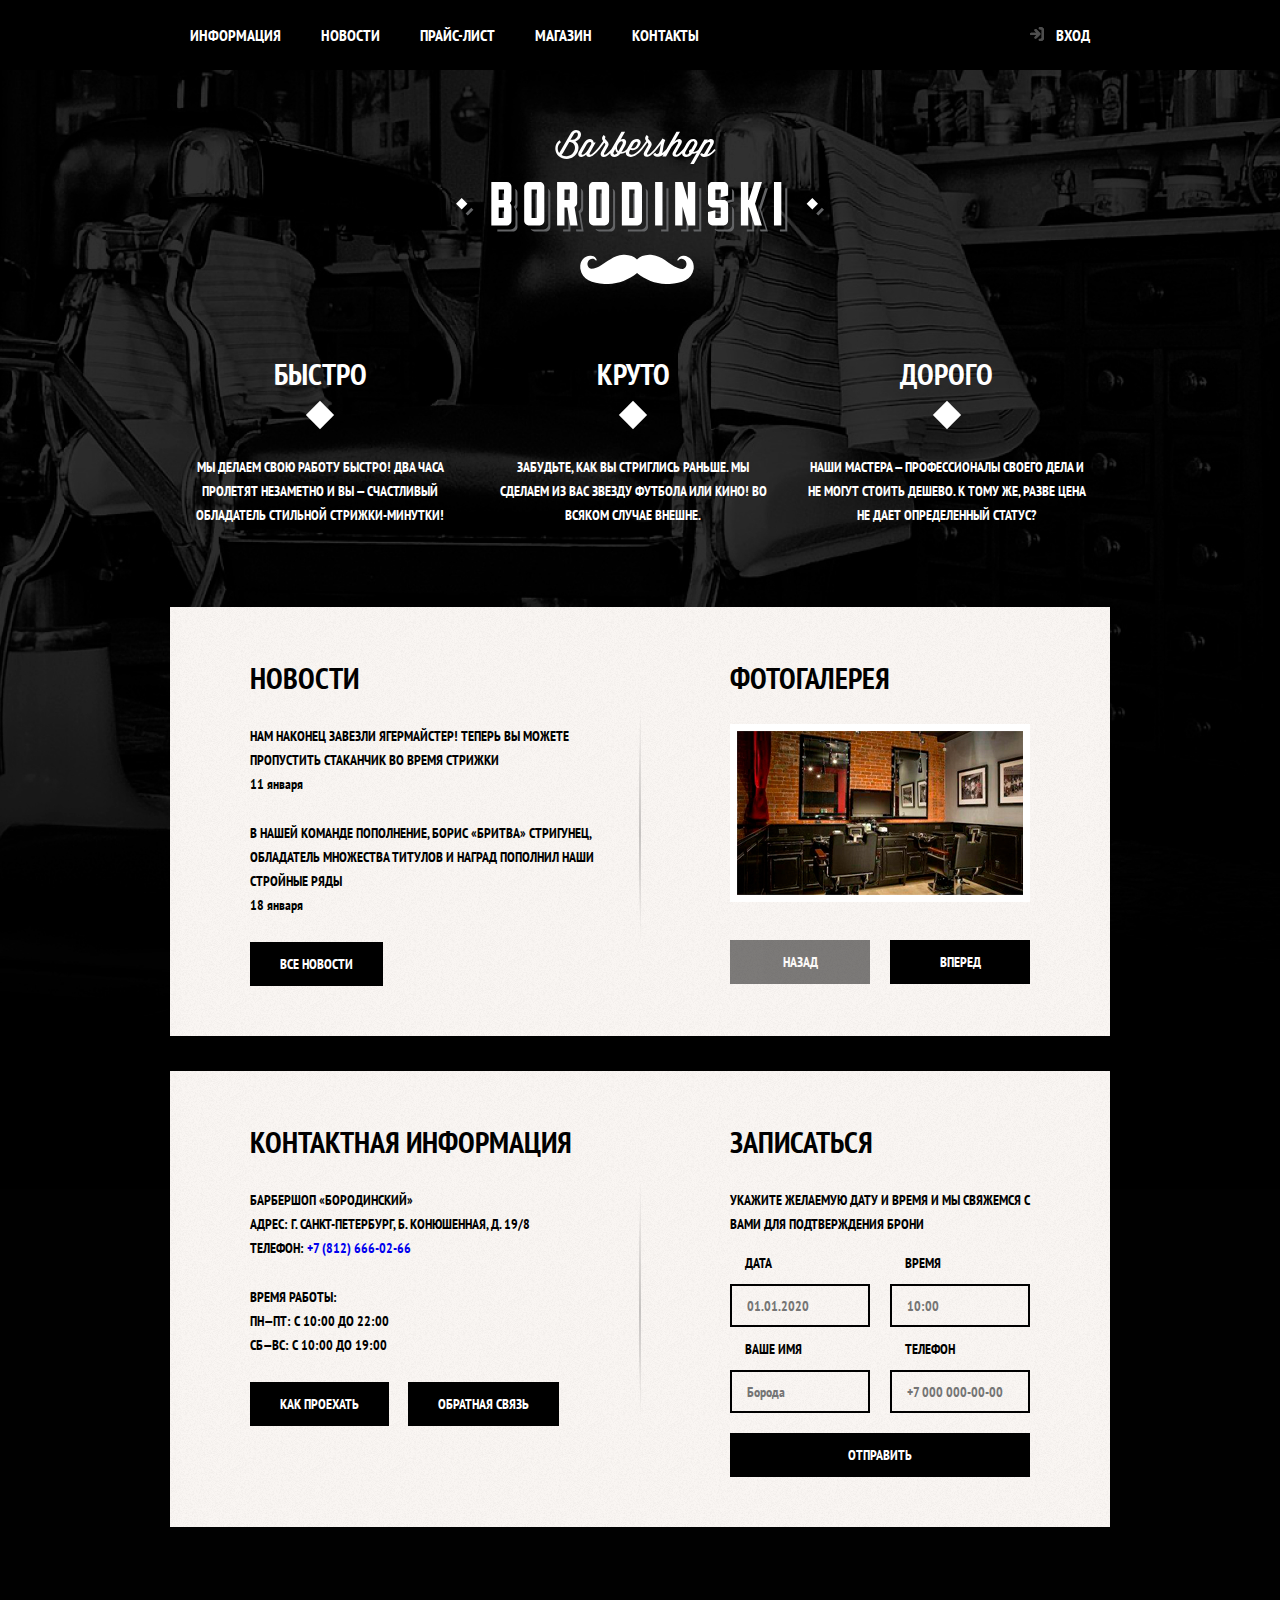
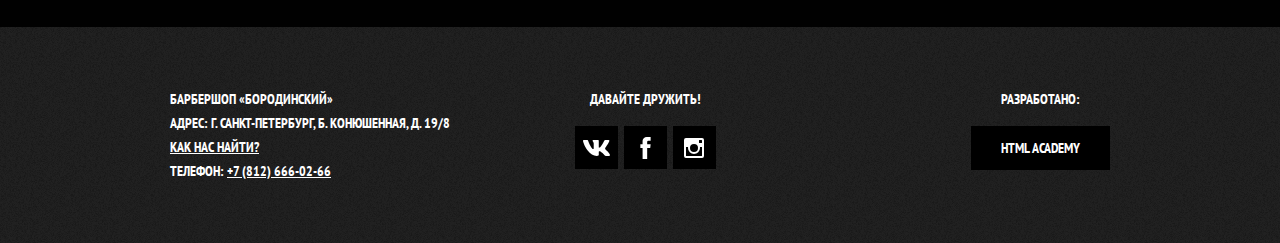
==== commit b8082264: "Добавляет декоративные элементы" ====
--- a/index.html
+++ b/index.html
@@ -5,9 +5,9 @@
   <meta charset="UTF-8">
   <title>Барбершоп «Бородинский»</title>
   <link rel="stylesheet"
-    href="https://fonts.googleapis.com/css?family=PT+Sans+Narrow:400,700&amp;subset=latin,cyrillic;display=swap">
-  <link href="normalize.css" rel="stylesheet">
-  <link href="style.css" rel="stylesheet">
+    href="https://fonts.googleapis.com/css?family=PT+Sans+Narrow:400,700&amp;subset=latin,cyrillic&amp;display=swap">
+  <link rel="stylesheet" href="normalize.css">
+  <link rel="stylesheet" href="style.css">
 </head>
 
 <body class="page-body">
@@ -17,8 +17,8 @@
       <a class="main-header-logo">
         <img src="img/index-logo.svg" width="368" height="153" alt="Логотип барбершопа «Бородинский»">
       </a>
-      <div class="main-header-bar">
-        <div class="main-navigation-wrapper">
+      <div class="main-navigation-wrapper">
+        <div class="container">
           <ul class="site-navigation">
             <li><a href="blank.html">Информация</a></li>
             <li><a href="blank.html">Новости</a></li>
@@ -36,10 +36,10 @@
 
   <main class="container">
 
-    <h1>Барбершоп «Бородинский»</h1>
+    <h1 class="visually-hidden">Барбершоп «Бородинский»</h1>
 
     <section class="features">
-      <h2>Преимущества</h2>
+      <h2 class="visually-hidden">Преимущества</h2>
       <ul class="features-list">
         <li class="feature-item">
           <h3>Быстро</h3>
@@ -96,7 +96,7 @@
         <p>
           Барбершоп «Бородинский»<br>
           Адрес: г. Санкт-Петербург, Б. Конюшенная, д. 19/8<br>
-          Телефон: +7 (812) 666-02-66
+          Телефон: <a href="tel:+78126660266">+7 (812) 666-02-66</a>
         </p>
         <p>
           Время работы:<br>
@@ -135,15 +135,15 @@
 
   </main>
 
-  <footer class="page-footer main-footer">
+  <footer class="main-footer">
     <div class="container">
       <section class="footer-contacts">
-        <h2>Как нас найти</h2>
+        <h2 class="visually-hidden">Как нас найти</h2>
         <p>
           Барбершоп «Бородинский»<br>
           Адрес: г. Санкт-Петербург, Б. Конюшенная, д. 19/8<br>
-          <a href="blank.html">Как нас найти?</a><br>
-          Телефон: <a href="tel:+78126660266">+7 (812) 666-02-66</a>
+          <a class="footer-address" href="blank.html">Как нас найти?</a><br>
+          Телефон: <a class="footer-phone" href="tel:+78126660266">+7 (812) 666-02-66</a>
         </p>
       </section>
       <section class="footer-social">
@@ -151,7 +151,7 @@
         <ul>
           <li>
             <a class="social-button" href="#">
-              <span>Вконтакте</span>
+              <span class="visually-hidden">Вконтакте</span>
               <svg width="27" height="16" viewBox="0 0 128 76">
                 <path
                   d="M125,5.15c.89-3,0-5.15-4.23-5.15h-14a6,6,0,0,0-6.09,4S93.59,21.31,83.5,32.59c-3.26,3.26-4.74,4.3-6.52,4.3-.89,0-2.18-1-2.18-4V5.15c0-3.56-1-5.15-4-5.15h-22a3.37,3.37,0,0,0-3.56,3.22c0,3.37,5,4.15,5.56,13.64V37.48c0,4.52-.82,5.34-2.6,5.34-4.74,0-16.29-17.43-23.13-37.38C23.72,1.57,22.38,0,18.8,0H4.8C.8,0,0,1.88,0,4c0,3.71,4.75,22.1,22.1,46.42C33.67,67,50,76,64.8,76c8.9,0,10-2,10-5.45V58c0-4,.84-4.8,3.66-4.8,2.08,0,5.64,1,13.94,9C101.9,71.74,103.46,76,108.8,76h14c4,0,6-2,4.85-6s-5.8-9.64-11.81-16.4c-3.27-3.86-8.16-8-9.64-10.09-2.08-2.67-1.49-3.86,0-6.23,0,0,17-24,18.83-32.18Z"
@@ -161,7 +161,7 @@
           </li>
           <li>
             <a class="social-button" href="#">
-              <span>Фейсбук</span>
+              <span class="visually-hidden">Фейсбук</span>
               <svg width="19" height="22" viewBox="0 0 10.15 21.74">
                 <path
                   d="M3.34 1.12A4.77 4.77 0 0 1 6.53 0h3.61v3.81H7.81a1.07 1.07 0 0 0-1.09.83v2.55h3.42c-.08 1.23-.24 2.45-.41 3.67h-3v10.87H2.21V10.86H0V7.21h2.19V3.66a3.83 3.83 0 0 1 1.15-2.54z"
@@ -171,7 +171,7 @@
           </li>
           <li>
             <a class="social-button" href="#">
-              <span>Инстаграм</span>
+              <span class="visually-hidden">Инстаграм</span>
               <svg width="20" height="20" viewBox="0 0 20 20">
                 <path
                   d="M18 0H2a2 2 0 0 0-2 2v16a2 2 0 0 0 2 2h16a2 2 0 0 0 2-2V2a2 2 0 0 0-2-2zm-8 6a4 4 0 1 1-4 4 4 4 0 0 1 4-4zM2.5 18a.47.47 0 0 1-.5-.5V9h2.1a3.4 3.4 0 0 0-.1 1 6 6 0 1 0 12 0 3.4 3.4 0 0 0-.1-1H18v8.5a.47.47 0 0 1-.5.5zM18 4.5a.47.47 0 0 1-.5.5h-2a.47.47 0 0 1-.5-.5v-2a.47.47 0 0 1 .5-.5h2a.47.47 0 0 1 .5.5z"
@@ -187,6 +187,37 @@
     </div>
   </footer>
 
+  <section class="modal modal-login">
+    <h2>Личный кабинет</h2>
+    <p class="modal-description">Введите пожалуйста свой логин и пароль</p>
+    <form class="login-form" action="https://echo.htmlacademy.ru" method="post">
+      <p>
+        <label class="visually-hidden" for="login-login">Логин</label>
+        <input class="login-icon-user" id="login-login" type="email" name="login" placeholder="email@example.com">
+      </p>
+      <p>
+        <label class="visually-hidden" for="login-password">Пароль</label>
+        <input class="login-icon-password" id="login-password" type="password" name="password" placeholder="••••••••">
+      </p>
+      <p class="login-help">
+        <label class="login-checkbox">
+          <input class="visually-hidden" type="checkbox" name="remember">
+          <span class="checkbox-indicator"></span>
+          Запомните меня
+        </label>
+        <a class="restore" href="#">Я забыл пароль!</a>
+      </p>
+      <button class="button" type="submit">Войти</button>
+    </form>
+    <button class="modal-close" type="button">Закрыть</button>
+  </section>
+
+  <section class="modal">
+    <h2>Как до нас добраться</h2>
+    <!-- Здесь будет карта -->
+    <button type="button">Закрыть</button>
+  </section>
+
 </body>
 
 </html>--- a/style.css
+++ b/style.css
@@ -27,44 +27,80 @@
   background-image: url("img/bg.jpg");
   background-position: top center;
   background-repeat: no-repeat;
-
+}
+
+a {
+  text-decoration: none;
+}
+
+img {
+  max-width: 100%;
+  height: auto;
+}
+
+.visually-hidden {
+  position: absolute;
+  width: 1px;
+  height: 1px;
+  margin: -1px;
+  border: 0;
+  padding: 0;
+  white-space: nowrap;
+  clip-path: inset(100%);
+  clip: rect(0 0 0 0);
+  overflow: hidden;
+}
+
+/* Grid */
+
+.page {
+  height: 100%;
+}
+
+.page-body {
   min-height: 100%;
   display: grid;
   grid-template-rows: min-content 1fr min-content;
   align-content: start;
 }
 
-a {
-  text-decoration: none;
-}
-
-img {
-  max-width: 100%;
-  height: auto;
-}
-
-/* Grid */
-
-.page {
-  height: 100%;
-}
-
 /* Main header */
 
 .main-header {
   margin-bottom: 70px;
 }
 
+.inner-page .main-header {
+  margin-bottom: 70px;
+  background-color: var(--basic-black);
+}
+
 /* Main navigation */
 
 .main-navigation {
-  display: grid;
+  display: flex;
+  flex-direction: column;
+  align-items: center;
   font-size: 16px;
   line-height: 20px;
   color: var(--basic-white);
   background-color: transparent;
 }
 
+.main-navigation-wrapper {
+  width: 100%;
+  margin-bottom: 60px;
+  background-color: var(--basic-black);
+}
+
+/* Logo */
+
+.main-header-logo {
+  order: 2;
+  width: 368px;
+  height: 153px;
+}
+
 /* Container */
 
 .container {
@@ -73,29 +109,29 @@
   padding: 0 10px;
 }
 
-/* Logo */
-
-.main-header-logo {
-  order: 1;
-  justify-self: center;
-}
-
-.main-header-bar {
-  background-color: var(--basic-black);
-}
-
-.main-navigation-wrapper {
-  display: grid;
-  grid-template-columns: 1fr min-content;
-  width: 940px;
-  margin: 0 auto;
-  padding: 0 10px;
-}
+.main-navigation .container {
+  display: flex;
+}
+
+.main-navigation-wrapper .container {
+  display: flex;
+  justify-content: space-between;
+}
+
+/* Site Navigation */
 
 .site-navigation {
+  display: flex;
+  flex-wrap: wrap;
+  width: 620px;
   margin: 0;
   padding: 0;
   list-style: none;
+  min-height: 70px;
+}
+
+.site-navigation-current {
+  position: relative;
 }
 
 .site-navigation-current a:not([href]) {
@@ -103,10 +139,20 @@
 }
 
 /* User navigation */
+
+.user-navigation {
+  max-width: 140px;
+}
+
+.inner-page .user-navigation {
+  margin-left: auto;
+}
 
 .site-navigation a,
 .user-navigation a {
   color: var(--basic-white);
+  display: block;
+  padding: 25px 20px;
 }
 
 .site-navigation a:hover,
@@ -116,6 +162,33 @@
   background-color: var(--basic-extra-dark);
 }
 
+/* Login link */
+
+.login-link::before {
+  content: "";
+  position: absolute;
+  top: 27px;
+  left: 24px;
+
+  width: 16px;
+  height: 18px;
+  background-image: url("img/login.svg");
+  background-repeat: no-repeat;
+  background-position: 0 0;
+  opacity: 0.3;
+}
+
+.login-link:hover::before,
+.login-link:focus::before,
+.login-link:active::before {
+  opacity: 1;
+}
+
+.user-navigation .login-link {
+  padding-left: 50px;
+  position: relative;
+}
+
 /* Features */
 
 .features {
@@ -124,22 +197,37 @@
 
 .features-list {
   display: grid;
-  grid-template-columns: 1fr 1fr 1fr;
-  column-gap: 20px;
+  grid-template-columns: repeat(3, 1fr);
   margin: 0;
   padding: 0;
   list-style: none;
 }
 
 .feature-item {
+  width: 300px;
   text-align: center;
 }
 
 .feature-item h3 {
+  position: relative;
+  margin: 0;
+  margin-bottom: 60px;
   font-size: 30px;
   line-height: 42px;
 }
 
+.feature-item h3::after {
+  content: "";
+  position: absolute;
+  bottom: -30px;
+  left: 50%;
+  width: 20px;
+  height: 20px;
+  margin-left: -10px;
+  background-color: var(--basic-white);
+  transform: rotate(45deg);
+}
+
 .feature-item p {
   margin: 0 10px;
 }
@@ -147,37 +235,57 @@
 /* Index columns */
 
 .index-columns {
-  display: grid;
-  grid-template-columns: 1fr 1fr;
+  display: flex;
+  justify-content: space-between;
+  padding: 50px 80px;
   margin-bottom: 35px;
   color: var(--basic-black);
   background-color: var(--basic-extra-light);
-  background-image: url("img/pattern-light.jpg");
+  background-image:
+    url("img/line.png"),
+    url("img/pattern-light.jpg");
   background-position: center, 0 0;
   background-repeat: no-repeat, repeat;
 }
 
 .index-columns h2 {
+  margin: 0;
+  margin-bottom: 25px;
   font-size: 30px;
   line-height: 42px;
 }
 
 /* News */
 
+.news {
+  width: 380px;
+}
+
 .news-list {
+  margin: 0;
+  margin-bottom: 25px;
+  padding: 0;
   list-style: none;
 }
 
-/* Gallery */
-
-.gallery-content {
-  background-color: var(--basic-dark);
-  border: 7px solid var(--basic-white);
+.news-item {
+  margin-bottom: 25px;
+}
+
+.news-item p {
+  margin: 0;
+}
+
+.news-item time {
+  text-transform: none;
 }
 
 /* Button */
 
 .button {
+  display: inline-block;
+  margin-right: 16px;
+  padding: 10px 30px;
   font: inherit;
   text-align: center;
   color: var(--basic-white);
@@ -200,22 +308,107 @@
   background-color: var(--basic-black);
 }
 
+/* Gallery */
+
+.gallery {
+  width: 300px;
+}
+
+.gallery-container {
+  position: relative;  
+  height: 260px;
+}
+
+.gallery-content {
+  height: 164px;
+  margin: 0;
+  background-color: var(--basic-dark);
+  border: 7px solid var(--basic-white);
+}
+
+.gallery-content img {
+  width: 286px;
+  height: 164px;
+}
+
+.gallery-button {
+  position: absolute;
+  bottom: 0;
+  box-sizing: border-box;
+  width: 140px;
+  margin: 0;
+}
+
+.gallery-button-back {
+  left: 0;
+}
+
+.gallery-button-next {
+  right: 0;
+}
+
+
 /* Contacts */
 
-.contacts-phone {
-  color: inherit;
+.contacts {
+  width: 380px;
+}
+
+.contacts p {
+  margin: 0;
+  margin-bottom: 25px;
 }
 
 /* Appointment */
 
+.appointment {
+  width: 300px;
+}
+
+.appointment-info {
+  margin: 0;
+  margin-bottom: 15px;
+}
+
+.appointment-form {
+  display: flex;
+  flex-wrap: wrap;
+  justify-content: space-between;
+}
+
+.appointment-item {
+  width: 140px;
+  margin-top: 0;
+  margin-bottom: 10px;
+}
+
+.appointment-item label {
+  display: block;
+  margin-bottom: 9px;
+  margin-left: 15px;
+}
+
 .appointment-item input {
+  width: 140px;
+  padding-top: 8px;
+  padding-right: 15px;
+  padding-bottom: 7px;
+  padding-left: 15px;
   font: inherit;
   background-color: transparent;
   border: 2px solid var(--basic-black);
+  box-sizing: border-box;
 }
 
 .appointment-item input:focus {
   border-color: var(--special);
+}
+
+.appointment .button {
+  display: block;
+  width: 100%;
+  margin-top: 10px;
+  margin-right: 0;
 }
 
 /* Main footer */
@@ -230,14 +423,28 @@
   background-repeat: repeat;
 }
 
+.inner-page .main-footer {
+  margin-top: 45px;
+  background-image:
+    linear-gradient(to bottom, black, transparent),
+    url("img/pattern-dark.jpg");
+  background-size: 10px 40px, auto;
+  background-position: 0 0;
+  background-repeat: repeat-x, repeat;
+}
+
 .main-footer .container {
   display: grid;
-  grid-template-columns: 1fr 1fr 1fr;
+  grid-template-columns: repeat(3, 1fr);
 }
 
 .footer-contacts {
-  margin: 0;
   width: 320px;
+  margin: 0;
+}
+
+.footer-contacts p {
+  margin: 0;
 }
 
 .footer-contacts a {
@@ -257,28 +464,37 @@
 }
 
 .footer-social ul {
+  display: flex;
+  flex-wrap: wrap;
+  justify-content: space-between;
+  width: 141px;
+  margin: 0 auto;
+  padding: 0;
   list-style: none;
 }
 
 .footer-social h2 {
+  margin-top: 0;
+  margin-bottom: 15px;
   font-size: 14px;
-}
-
-/* Social button */
-
-.social-button {
-  color: inherit;
-}
-
-.social-button:hover,
-.social-button:focus {
-  background-color: var(--basic-white);
+  display: block;
 }
 
 .footer-copyright {
   max-width: 150px;
   margin: 0;
   justify-self: end;
+  text-align: center;
+}
+
+.footer-copyright .button {
+  display: block;
+  margin-right: 0;
+}
+
+.footer-copyright b {
+  display: block;
+  margin-bottom: 15px;
 }
 
 .footer-copyright .button:hover,
@@ -287,9 +503,32 @@
   background-color: var(--basic-white);
 }
 
+/* Social button */
+
+.social-button {
+  display: flex;
+  align-items: center;
+  justify-content: center;
+  width: 43px;
+  height: 43px;
+  background-color: var(--basic-black);
+  color: inherit;
+}
+
+.social-button:hover,
+.social-button:focus {
+  background-color: var(--basic-white);
+}
+
+.social-button:hover path,
+.social-button:focus path {
+  fill: var(--basic-black);
+}
+
 /* Modal */
 
 .modal {
+  display: none;
   color: var(--basic-black);
   background-color: var(--basic-extra-light);
   background-image: url("img/pattern-light.jpg");
@@ -299,14 +538,28 @@
 }
 
 .modal-login h2 {
+  margin: 0;
+  margin-bottom: 20px;
   font-size: 30px;
   line-height: 42px;
 }
 
+.modal-description {
+  margin: 0;
+  margin-bottom: 10px;
+}
+
 /* Login form */
+
+.login-form p {
+  margin: 0;
+  margin-bottom: 10px;
+}
 
 .login-form input[type="email"],
 .login-form input[type="password"] {
+  box-sizing: border-box;
+  width: 300px;
   font: inherit;
   color: var(--basic-black);
   text-transform: uppercase;
@@ -318,16 +571,17 @@
   border-color: var(--special);
 }
 
-.login-icon-user {
-  background-image: url("img/user.svg");
-  background-position: 270px center;
-  background-repeat: no-repeat;
-}
-
-.login-icon-password {
-  background-image: url("img/lock.svg");
-  background-position: 270px center;
-  background-repeat: no-repeat;
+.login-form .login-help {
+  margin: 15px 0;
+}
+
+.login-checkbox {
+  position: relative;
+}
+
+.login-checkbox:hover,
+.login-checkbox:focus {
+  color: var(--special);
 }
 
 /* Restore */
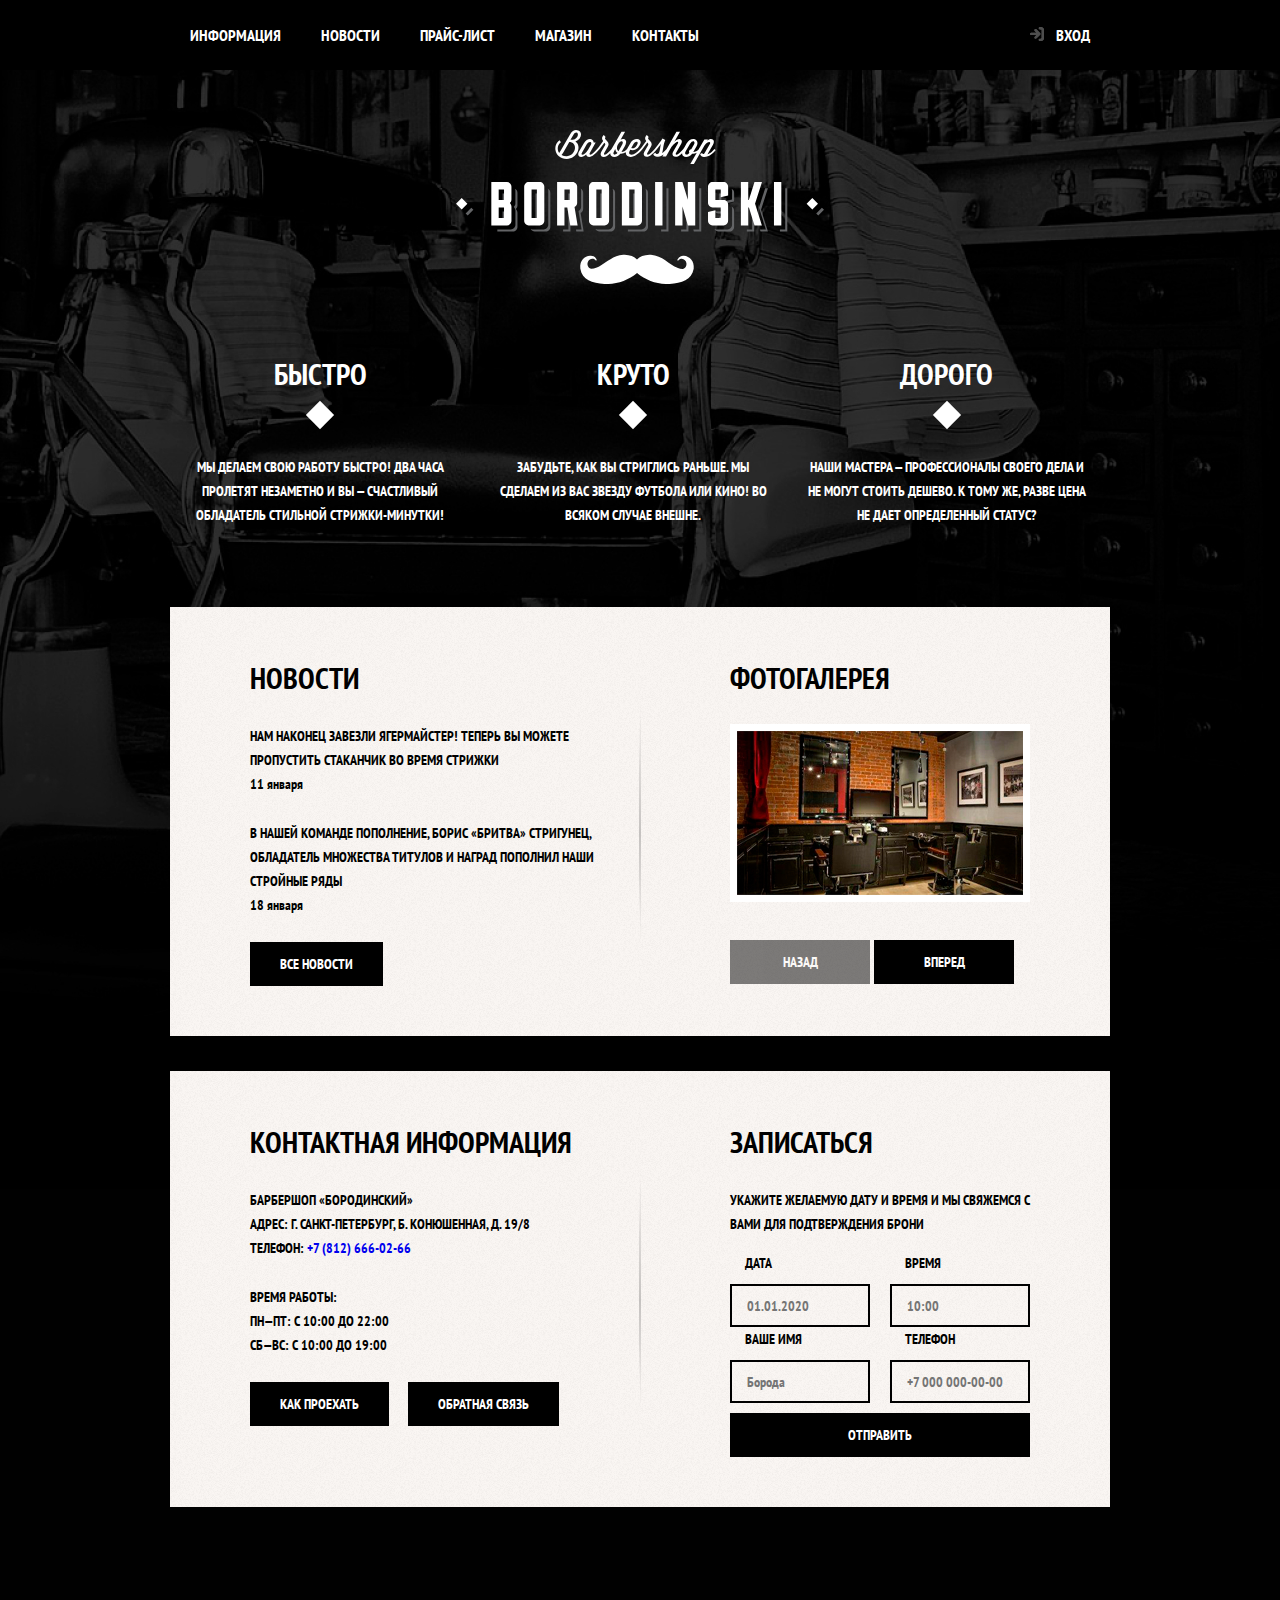
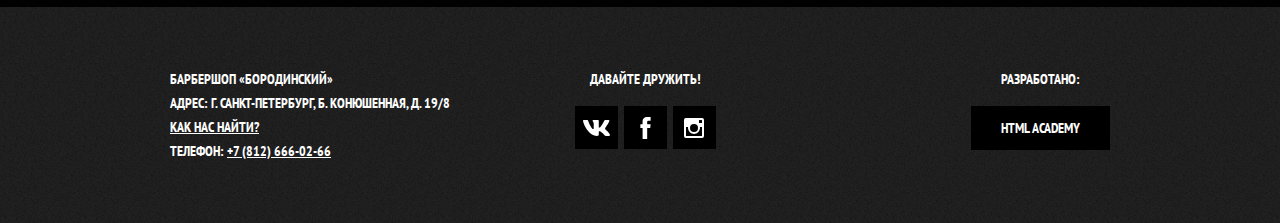
==== commit 36786b69: "Добавляет скрипты для модальных окон логина и карты" ====
--- a/index.html
+++ b/index.html
@@ -209,15 +209,21 @@
       </p>
       <button class="button" type="submit">Войти</button>
     </form>
-    <button class="modal-close" type="button">Закрыть</button>
+    <button class="login-close modal-close" type="button">Закрыть</button>
   </section>
 
-  <section class="modal">
-    <h2>Как до нас добраться</h2>
-    <!-- Здесь будет карта -->
-    <button type="button">Закрыть</button>
+  <section class="modal modal-map">
+    <h2 class="visually-hidden">Как до нас добраться</h2>
+    <!-- <img src="img/map.png" width="766" height="560"
+      alt="Офис компании по адресу ул. Большая Конюшенная 19/8, Санкт-Петербург"> -->
+    <iframe
+      src="https://www.google.com/maps/embed?pb=!1m18!1m12!1m3!1d1998.6037999040354!2d30.322010416394033!3d59.938716271971415!2m3!1f0!2f0!3f0!3m2!1i1024!2i768!4f13.1!3m3!1m2!1s0x4696310fca5ba729%3A0xea9c53d4493c879f!2sBolshaya+Konyushennaya+ul.%2C+19%2C+Sankt-Peterburg%2C+Russia%2C+191186!5e0!3m2!1sen!2s!4v1441888483426"
+      width="766" height="560" allowfullscreen
+      title="Офис компании по адресу ул. Большая Конюшенная 19/8, Санкт-Петербург"></iframe>
+    <button class="map-close modal-close" type="button">Закрыть</button>
   </section>
 
+  <script src="login.js"></script>
 </body>
 
 </html>--- a/style.css
+++ b/style.css
@@ -38,7 +38,9 @@
   height: auto;
 }
 
-.visually-hidden {
+.visually-hidden:not(:focus):not(:active),
+input[type="checkbox"].visually-hidden,
+input[type="radio"].visually-hidden {
   position: absolute;
   width: 1px;
   height: 1px;
@@ -61,8 +63,52 @@
   min-height: 100%;
   display: grid;
   grid-template-rows: min-content 1fr min-content;
+}
+
+/* Grid for pages */
+
+.page-price {
+  display: grid;
+}
+
+.page-price .page-title {
+  grid-column: 1 / -1;
+}
+
+.page-price .breadcrumbs {
+  grid-column: 1 / -1;
+}
+
+.page-catalog {
+  display: grid;
+  grid-template-columns: 180px 1fr;
+  grid-template-rows: min-content min-content 1fr;
+}
+
+.page-catalog .page-title {
+  grid-column: 1 / -1;
+}
+
+.page-catalog .breadcrumbs {
+  grid-column: 1 / -1;
+  margin-bottom: 40px;
+}
+
+.page-product {
+  display: grid;
+  grid-template-columns: 460px 1fr;
   align-content: start;
 }
+
+.page-product .page-title {
+  grid-column: 1 / -1;
+}
+
+.page-product .breadcrumbs {
+  grid-column: 1 / -1;
+  margin-bottom: 40px;
+}
+
 
 /* Main header */
 
@@ -87,6 +133,11 @@
   background-color: transparent;
 }
 
+.inner-page .main-navigation {
+  align-items: flex-start;
+  flex-direction: row;
+}
+
 .main-navigation-wrapper {
   width: 100%;
   margin-bottom: 60px;
@@ -101,6 +152,13 @@
   height: 153px;
 }
 
+.inner-page .main-header-logo {
+  order: 0;
+  width: 111px;
+  height: 24px;
+  padding: 23px 20px;
+}
+
 /* Container */
 
 .container {
@@ -127,7 +185,6 @@
   margin: 0;
   padding: 0;
   list-style: none;
-  min-height: 70px;
 }
 
 .site-navigation-current {
@@ -138,6 +195,16 @@
   background-color: var(--basic-black);
 }
 
+.site-navigation-current::after {
+  content: "";
+  position: absolute;
+  right: 20px;
+  bottom: 0;
+  left: 20px;
+  height: 5px;
+  background-color: var(--basic-white);
+}
+
 /* User navigation */
 
 .user-navigation {
@@ -150,9 +217,9 @@
 
 .site-navigation a,
 .user-navigation a {
-  color: var(--basic-white);
   display: block;
   padding: 25px 20px;
+  color: var(--basic-white);
 }
 
 .site-navigation a:hover,
@@ -169,7 +236,6 @@
   position: absolute;
   top: 27px;
   left: 24px;
-
   width: 16px;
   height: 18px;
   background-image: url("img/login.svg");
@@ -185,8 +251,8 @@
 }
 
 .user-navigation .login-link {
+  position: relative;
   padding-left: 50px;
-  position: relative;
 }
 
 /* Features */
@@ -278,6 +344,45 @@
 
 .news-item time {
   text-transform: none;
+}
+
+/* Gallery */
+
+.gallery {
+  width: 300px;
+}
+
+.gallery-container {
+  position: relative;
+  height: 260px;
+}
+
+.gallery-content {
+  height: 164px;
+  margin: 0;
+  background-color: var(--basic-dark);
+  border: 7px solid var(--basic-white);
+}
+
+.gallery-content img {
+  width: 286px;
+  height: 164px;
+}
+
+.gallery-button {
+  position: absolute;
+  bottom: 0;
+  box-sizing: border-box;
+  width: 140px;
+  margin: 0;
+}
+
+.gallery-button-back {
+  left: 0;
+}
+
+.gallery-button-next {
+  right: 0;
 }
 
 /* Button */
@@ -308,46 +413,6 @@
   background-color: var(--basic-black);
 }
 
-/* Gallery */
-
-.gallery {
-  width: 300px;
-}
-
-.gallery-container {
-  position: relative;  
-  height: 260px;
-}
-
-.gallery-content {
-  height: 164px;
-  margin: 0;
-  background-color: var(--basic-dark);
-  border: 7px solid var(--basic-white);
-}
-
-.gallery-content img {
-  width: 286px;
-  height: 164px;
-}
-
-.gallery-button {
-  position: absolute;
-  bottom: 0;
-  box-sizing: border-box;
-  width: 140px;
-  margin: 0;
-}
-
-.gallery-button-back {
-  left: 0;
-}
-
-.gallery-button-next {
-  right: 0;
-}
-
-
 /* Contacts */
 
 .contacts {
@@ -378,8 +443,7 @@
 
 .appointment-item {
   width: 140px;
-  margin-top: 0;
-  margin-bottom: 10px;
+  margin: 0;
 }
 
 .appointment-item label {
@@ -411,6 +475,566 @@
   margin-right: 0;
 }
 
+.inner-page {
+  color: var(--basic-black);
+  background-color: var(--basic-extra-light);
+  background-image: url("img/pattern-light.jpg");
+  background-position: 0 0;
+  background-repeat: repeat;
+}
+
+.inner-page-container {
+  margin-bottom: 55px;
+}
+
+.page-title {
+  margin: 0;
+  margin-bottom: 15px;
+  padding: 0;
+  font-size: 30px;
+  line-height: 42px;
+}
+
+.short-text {
+  padding-right: 80px;
+}
+
+/* Breadcrumbs */
+
+.breadcrumbs {
+  display: flex;
+  justify-content: flex-start;
+  flex-wrap: wrap;
+  padding: 0;
+  margin: 0;
+  list-style: none;
+}
+
+.breadcrumbs li {
+  position: relative;
+  margin-right: 42px;
+}
+
+.breadcrumbs li:last-child {
+  margin-right: 0;
+}
+
+.breadcrumbs li::after {
+  content: "";
+  position: absolute;
+  top: 7px;
+  right: -25px;
+  width: 8px;
+  height: 8px;
+  background-color: var(--basic-black);
+  transform: rotate(45deg);
+}
+
+.breadcrumbs a {
+  color: var(--basic-black);
+}
+
+.breadcrumbs a:hover,
+.breadcrumbs a:focus {
+  text-decoration: underline;
+}
+
+.breadcrumbs-current {
+  color: var(--basic-dark);
+}
+
+.breadcrumbs-current::after {
+  display: none;
+}
+
+/* Big heading */
+
+.big-heading::before,
+.big-heading::after {
+  content: "";
+  flex-grow: 1;
+  flex-shrink: 0;
+  width: 50px;
+  height: 2px;
+  background: var(--basic-black);
+}
+
+.big-heading::before {
+  margin-right: 25px;
+}
+
+.big-heading::after {
+  margin-left: 25px;
+}
+
+.inner-content .big-heading {
+  display: flex;
+  align-items: center;
+  margin-top: 55px;
+  margin-bottom: 65px;
+  font-size: 48px;
+  line-height: 48px;
+  text-align: center;
+}
+
+/* Inner columns */
+
+.inner-columns {
+  display: flex;
+  justify-content: space-between;
+  flex-wrap: wrap;
+  margin: 60px 0;
+}
+
+.inner-column-left,
+.inner-column-right {
+  width: 460px;
+}
+
+.inner-column-left *:first-child,
+.inner-column-right *:first-child {
+  margin-top: 0;
+}
+
+.inner-column-left *:last-child,
+.inner-column-right *:last-child {
+  margin-bottom: 0;
+}
+
+.inner-columns > h2:first-child {
+  width: 460px;
+  margin-top: 0;
+  margin-right: 460px;
+  margin-right: calc(100% - 460px);
+}
+
+/* Custom list */
+
+.custom-list-1 {
+  margin: 14px 0;
+  padding: 0;
+  list-style: none;
+}
+
+.custom-list-1 li {
+  position: relative;
+  margin-bottom: 15px;
+  padding-left: 20px;
+}
+
+.custom-list-1 li::before {
+  content: "";
+  position: absolute;
+  top: 8px;
+  left: 0;
+  width: 8px;
+  height: 8px;
+  background-color: var(--basic-black);
+  transform: rotate(45deg);
+}
+
+.custom-table-1 {
+  width: 100%;
+}
+
+.custom-table-1 td {
+  width: 50%;
+}
+
+.custom-table-1 td:last-child {
+  text-align: center;
+}
+
+/* Catalog */
+
+.catalog {
+  margin-left: 60px;
+}
+
+.catalog-list {
+  display: flex;
+  flex-wrap: wrap;
+  padding: 0;
+  margin: 0;
+  margin-bottom: 25px;
+  list-style: none;
+}
+
+.catalog-item {
+  width: 220px;
+  min-height: 285px;
+  margin-right: 20px;
+  margin-bottom: 20px;
+  background-color: var(--basic-extra-light);
+  box-shadow: 0 0 10px rgba(0, 0, 0, 0.1);
+}
+
+.catalog-item:nth-child(3n) {
+  margin-right: 0;
+}
+
+.catalog-item:hover {
+  box-shadow: 0 0 10px rgba(0, 0, 0, 0.2);
+}
+
+.catalog-item a {
+  display: flex;
+  flex-direction: column;
+  color: var(--basic-black);
+}
+
+.catalog-item h3 {
+  order: 1;
+  margin-top: 17px;
+  margin-right: 15px;
+  margin-bottom: 12px;
+  margin-left: 16px;
+  font-size: 14px;
+  line-height: 18px;
+}
+
+.catalog-category {
+  display: block;
+  text-transform: none;
+}
+
+.catalog-item-image {
+  width: 220px;
+  height: 165px;
+  margin: 0;
+}
+
+.catalog-item-price {
+  display: flex;
+  margin: 15px;
+  margin-top: 0;
+}
+
+.catalog-item-price b {
+  width: 112px;
+  padding: 13px 25px 11px;
+  font-size: 14px;
+  line-height: 20px;
+  text-align: center;
+  background-color: var(--basic-neutral);
+  box-sizing: border-box;
+}
+
+.catalog-item-price .button {
+  padding: 13px 18px 11px;
+  margin-right: 0;
+  line-height: 20px;
+  color: var(--basic-white);
+}
+
+/* Filters */
+
+.filters {
+  width: 180px;
+}
+
+.filter fieldset {
+  padding: 0;
+  margin: 0;
+  margin-bottom: 30px;
+  border: none;
+}
+
+.filter fieldset:first-child {
+  margin-bottom: 35px;
+}
+
+.filter legend {
+  margin-bottom: 26px;
+  font-size: 24px;
+  line-height: 30px;
+}
+
+.filter ul {
+  padding: 0;
+  margin: 0;
+  list-style: none;
+  line-height: 18px;
+}
+
+.filter-option {
+  margin-bottom: 19px;
+  padding-left: 45px;
+}
+
+.filter-option label {
+  position: relative;
+  display: block;
+  cursor: pointer;
+  user-select: none;
+}
+
+.filter-input-checkbox:hover + label,
+.filter-input-checkbox:focus + label {
+  color: var(--special);
+}
+
+.filter-input-checkbox + label::before {
+  content: "";
+  position: absolute;
+  left: -42px;
+  top: 0;
+  width: 16px;
+  height: 16px;
+  border: 2px solid var(--basic-black);
+}
+
+.filter-input-checkbox:checked + label::after {
+  content: "";
+  position: absolute;
+  top: 4px;
+  left: -38px;
+  width: 12px;
+  height: 12px;
+  background-image: url("../img/cross.svg");
+  background-repeat: no-repeat;
+  background-position: 0 0;
+}
+
+.filter-input-radio + label::before {
+  content: "";
+  position: absolute;
+  left: -42px;
+  top: -1px;
+  width: 16px;
+  height: 16px;
+  border: 2px solid var(--basic-black);
+  border-radius: 50%;
+}
+
+.filter-input-radio:checked + label::after {
+  content: "";
+  position: absolute;
+  top: 5px;
+  left: -36px;
+  width: 8px;
+  height: 8px;
+  background-color: var(--basic-black);
+  border-radius: 50%;
+}
+
+.filter-input:hover + label,
+.filter-input:focus + label {
+  color: var(--special);
+}
+
+.filter-input:focus + label::before {
+  border-color: var(--special);
+  outline: thin dotted;
+  outline: 5px auto -webkit-focus-ring-color;
+}
+
+.filter-input:disabled + label,
+.filter-input:checked:disabled + label,
+.filter-input:disabled:hover + label,
+.filter-input:disabled:focus + label {
+  color: var(--basic-black);
+  opacity: 0.5;
+  pointer-events: none;
+}
+
+.filter-button {
+  padding-right: 30px;
+  padding-left: 30px;
+}
+
+/* Inner content */
+
+.inner-content {
+  margin-bottom: 75px;
+}
+
+.inner-content h2 {
+  margin-top: 60px;
+  margin-bottom: 30px;
+  font-size: 24px;
+  line-height: 30px;
+}
+
+.inner-content h3 {
+  margin-top: 60px;
+  margin-bottom: 30px;
+  font-size: 20px;
+  line-height: 24px;
+}
+
+.inner-content h2 + h3 {
+  margin-top: 30px;
+}
+
+.inner-content p {
+  margin: 14px 0;
+}
+
+.inner-content table {
+  border-collapse: collapse;
+}
+
+.inner-content td {
+  padding: 10px 15px;
+  border: 2px solid var(--basic-black);
+}
+
+/* Pagination */
+
+.pagination-list {
+  display: flex;
+  flex-wrap: wrap;
+  padding: 0;
+  margin: 0;
+  list-style: none;
+}
+
+.pagination-item {
+  margin-right: 5px;
+}
+
+.pagination-item:last-child {
+  margin-right: 0;
+}
+
+.pagination-item a {
+  display: block;
+  padding: 10px 19px;
+  color: var(--basic-white);
+  background-color: var(--basic-black);
+}
+
+.pagination-item a:hover,
+.pagination-item a:focus,
+.pagination-item a:active {
+  background-color: var(--special);
+}
+
+.pagination-item-current a,
+.pagination-item-current a:hover,
+.pagination-item-current a:focus,
+.pagination-item-current a:active {
+  color: var(--basic-black);
+  background-color: var(--basic-white);
+}
+
+/* Product photos */
+
+.product-photo-preview {
+  display: flex;
+  padding: 0;
+  margin: 0;
+  list-style: none;
+}
+
+.product-photo-preview li {
+  width: 140px;
+  height: 149px;
+  margin-right: 20px;
+  box-shadow: 0 0 10px 2px rgba(0, 0, 0, 0.1);
+}
+
+.product-photo-preview li:hover {
+  box-shadow: 0 0 10px 2px rgba(0, 0, 0, 0.2);
+}
+
+.product-photo-preview li:nth-child(3n) {
+  margin-right: 0;
+}
+
+.product-photo-full {
+  display: block;
+  width: 460px;
+  height: 498px;
+  margin: 0;
+  margin-bottom: 20px;
+  box-shadow: 0 0 10px 2px rgba(0, 0, 0, 0.1);
+}
+
+.product-article {
+  text-align: right;
+  color: var(--basic-dark);
+}
+
+.product-price b {
+  line-height: 20px;
+  text-align: center;
+  background-color: var(--basic-neutral);
+  width: 112px;
+  padding-top: 13px;
+  padding-right: 36px;
+  padding-bottom: 11px;
+  padding-left: 36px;
+  box-sizing: border-box;
+}
+
+.product-info {
+  width: 390px;
+  padding-top: 23px;
+  padding-left: 80px;
+}
+
+.product-info p {
+  margin: 0;
+}
+
+.product-description {
+  display: flex;
+  justify-content: space-between;
+  padding-right: 10px;
+  margin-bottom: 29px;
+}
+
+.product-description p {
+  width: 200px;
+}
+
+.product-info .product-text {
+  margin-bottom: 35px;
+}
+
+.product-info .product-price {
+  display: flex;
+  margin-bottom: 63px;
+}
+
+.product-price .button {
+  padding-right: 17px;
+  padding-left: 17px;
+}
+
+/* Product info */
+
+.product-info h3 {
+  margin: 0;
+  margin-bottom: 27px;
+  font-size: 24px;
+  line-height: 30px;
+}
+
+.product-info ul {
+  margin: 0;
+  padding: 0;
+  list-style: none;
+}
+
+.product-info li {
+  position: relative;
+  padding-left: 23px;
+}
+
+.product-info li::before {
+  content: "";
+  position: absolute;
+  top: 7px;
+  left: 2px;
+  width: 8px;
+  height: 8px;
+  background-color: var(--basic-black);
+  transform: rotate(45deg);
+}
+
 /* Main footer */
 
 .main-footer {
@@ -512,7 +1136,6 @@
   width: 43px;
   height: 43px;
   background-color: var(--basic-black);
-  color: inherit;
 }
 
 .social-button:hover,
@@ -528,13 +1151,69 @@
 /* Modal */
 
 .modal {
+  position: fixed;
+  top: 0;
+  right: 0;
+  bottom: 0;
+  left: 0;
+  margin: auto;
   display: none;
   color: var(--basic-black);
   background-color: var(--basic-extra-light);
   background-image: url("img/pattern-light.jpg");
-  background-position: 0 0;
   background-repeat: repeat;
   box-shadow: 0 30px 50px rgba(0, 0, 0, 0.7);
+}
+
+.modal-show {
+  display: block;
+  animation: bounce 0.6s;
+}
+
+.modal-error {
+  animation: shake 0.6s;
+}
+
+/* Modal close */
+
+.modal-close {
+  position: absolute;
+  top: 0;
+  right: -34px;
+  width: 22px;
+  height: 22px;
+  font-size: 0;
+  background-color: transparent;
+  border: 0;
+  cursor: pointer;
+}
+
+.modal-close::before,
+.modal-close::after {
+  content: "";
+  position: absolute;
+  top: 10px;
+  left: 2px;
+  width: 19px;
+  height: 3px;
+  background-color: var(--basic-dark);
+}
+
+.modal-close::before {
+  transform: rotate(45deg);
+}
+
+.modal-close::after {
+  transform: rotate(-45deg);
+}
+
+/* Modal login */
+
+.modal-login {
+  top: 120px;
+  bottom: auto;
+  width: 300px;
+  padding: 50px 80px;
 }
 
 .modal-login h2 {
@@ -547,6 +1226,22 @@
 .modal-description {
   margin: 0;
   margin-bottom: 10px;
+}
+
+/* Modal map */
+
+.modal-map {
+  width: 766px;
+  height: 560px;
+  border: 7px solid white;
+}
+
+.modal-map img {
+  display: block;
+}
+
+.modal-map iframe {
+  border: none;
 }
 
 /* Login form */
@@ -560,6 +1255,10 @@
 .login-form input[type="password"] {
   box-sizing: border-box;
   width: 300px;
+  padding-top: 10px;
+  padding-right: 40px;
+  padding-bottom: 10px;
+  padding-left: 15px;
   font: inherit;
   color: var(--basic-black);
   text-transform: uppercase;
@@ -572,11 +1271,28 @@
 }
 
 .login-form .login-help {
+  display: flex;
+  flex-wrap: wrap;
+  justify-content: space-between;
   margin: 15px 0;
+}
+
+.login-icon-user {
+  background-image: url("../img/user.svg");
+  background-position: 270px center;
+  background-repeat: no-repeat;
+}
+
+.login-icon-password {
+  background-image: url("../img/lock.svg");
+  background-position: 270px center;
+  background-repeat: no-repeat;
 }
 
 .login-checkbox {
   position: relative;
+  padding-left: 30px;
+  cursor: pointer;
 }
 
 .login-checkbox:hover,
@@ -584,6 +1300,45 @@
   color: var(--special);
 }
 
+.login-checkbox input[type="checkbox"] + .checkbox-indicator {
+  position: absolute;
+  top: 0;
+  left: 0;
+  width: 17px;
+  height: 17px;
+  border: 2px solid var(--basic-black);
+}
+
+.login-checkbox input[type="checkbox"]:focus + .checkbox-indicator {
+  border-color: var(--special);
+  outline: thin dotted;
+  outline: 5px auto -webkit-focus-ring-color;
+}
+
+.login-checkbox input[type="checkbox"]:checked + .checkbox-indicator::before,
+.login-checkbox input[type="checkbox"]:checked + .checkbox-indicator::after {
+  content: "";
+  position: absolute;
+  top: 8px;
+  left: 1px;
+  width: 15px;
+  height: 2px;
+  background-color: var(--basic-black);
+}
+
+.login-checkbox input[type="checkbox"]:checked + .checkbox-indicator::before {
+  transform: rotate(45deg);
+}
+
+.login-checkbox input[type="checkbox"]:checked + .checkbox-indicator::after {
+  transform: rotate(-45deg);
+}
+
+.login-form .button {
+  width: 100%;
+  margin-right: 0;
+}
+
 /* Restore */
 
 .restore {
@@ -595,3 +1350,45 @@
 .restore:focus {
   text-decoration: none;
 }
+
+/* Animations */
+
+@keyframes bounce {
+  0% {
+    transform: translateY(-2000px);
+  }
+
+  70% {
+    transform: translateY(30px);
+  }
+
+  90% {
+    transform: translateY(-10px);
+  }
+
+  100% {
+    transform: translateY(0);
+  }
+}
+
+@keyframes shake {
+  0%,
+  100% {
+    transform: translateX(0);
+  }
+
+  10%,
+  30%,
+  50%,
+  70%,
+  90% {
+    transform: translateX(-10px);
+  }
+
+  20%,
+  40%,
+  60%,
+  80% {
+    transform: translateX(10px);
+  }
+}
